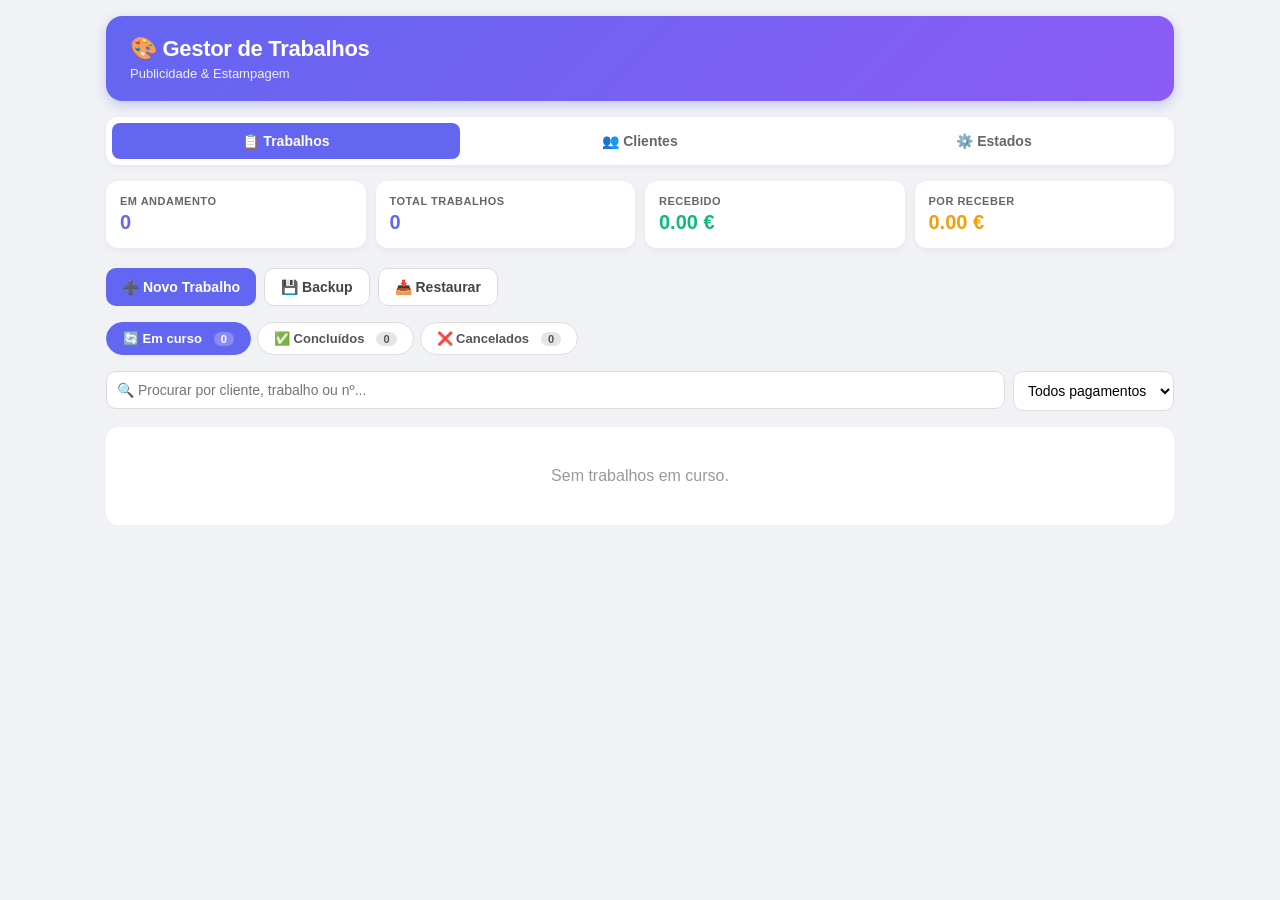
==== gestor.html @ 8511649d "Add files via upload" ====
<!DOCTYPE html>
<html lang="pt">
<head>
<meta charset="UTF-8">
<meta name="viewport" content="width=device-width, initial-scale=1.0">
<title>Gestor - Publicidade & Estampagem</title>
<style>
  * { box-sizing: border-box; margin: 0; padding: 0; }
  body {
    font-family: -apple-system, BlinkMacSystemFont, 'Segoe UI', Roboto, sans-serif;
    background: #f0f2f5; color: #1a1a1a; padding: 16px;
    max-width: 1100px; margin: 0 auto;
    -webkit-font-smoothing: antialiased;
  }

  /* ===== HEADER ===== */
  header {
    background: linear-gradient(135deg, #6366f1, #8b5cf6);
    color: white; padding: 20px 24px; border-radius: 16px;
    margin-bottom: 16px; box-shadow: 0 4px 12px rgba(99,102,241,0.3);
  }
  header h1 { font-size: 22px; font-weight: 800; letter-spacing: -0.3px; }
  header p { font-size: 13px; opacity: 0.9; margin-top: 4px; }

  /* ===== TABS PRINCIPAIS ===== */
  .tabs {
    display: flex; gap: 6px; margin-bottom: 16px;
    background: white; padding: 6px; border-radius: 12px;
    box-shadow: 0 2px 6px rgba(0,0,0,0.05);
  }
  .tab {
    flex: 1; padding: 10px; border: none; background: transparent; cursor: pointer;
    font-size: 14px; font-weight: 600; border-radius: 8px; font-family: inherit;
    color: #666; transition: 0.2s;
  }
  .tab.active { background: #6366f1; color: white; }
  .tab:hover:not(.active) { background: #f5f5f5; }

  /* ===== SUB-TABS ===== */
  .sub-tabs { display: flex; gap: 6px; margin-bottom: 16px; flex-wrap: wrap; }
  .sub-tab {
    padding: 8px 16px; border: 1px solid #ddd; background: white; cursor: pointer;
    font-size: 13px; font-weight: 600; border-radius: 20px; font-family: inherit;
    color: #555; transition: 0.2s;
  }
  .sub-tab.active { background: #6366f1; color: white; border-color: #6366f1; }
  .sub-tab .count {
    display: inline-block; margin-left: 6px; background: rgba(0,0,0,0.1);
    padding: 1px 7px; border-radius: 10px; font-size: 11px;
  }
  .sub-tab.active .count { background: rgba(255,255,255,0.25); }

  .page { display: none; }
  .page.active { display: block; }

  /* ===== STATS ===== */
  .stats {
    display: grid; grid-template-columns: repeat(auto-fit, minmax(140px,1fr));
    gap: 10px; margin-bottom: 20px;
  }
  .stat {
    background: white; padding: 14px; border-radius: 12px;
    box-shadow: 0 2px 6px rgba(0,0,0,0.05);
  }
  .stat-label { font-size: 11px; color: #666; text-transform: uppercase; letter-spacing: 0.5px; font-weight: 600; }
  .stat-value { font-size: 20px; font-weight: 800; margin-top: 4px; color: #6366f1; }
  .stat.pago .stat-value { color: #10b981; }
  .stat.pendente .stat-value { color: #f59e0b; }

  /* ===== TOOLBAR ===== */
  .toolbar { display: flex; gap: 8px; margin-bottom: 16px; flex-wrap: wrap; }

  /* ===== BOTÕES ===== */
  button, .btn {
    padding: 10px 16px; border: none; border-radius: 10px; cursor: pointer;
    font-size: 14px; font-weight: 600; transition: 0.2s; font-family: inherit;
    display: inline-flex; align-items: center; gap: 6px; justify-content: center;
  }
  .btn-primary { background: #6366f1; color: white; }
  .btn-primary:hover { background: #4f46e5; }
  .btn-secondary { background: white; color: #444; border: 1px solid #ddd; }
  .btn-secondary:hover { background: #f5f5f5; }
  .btn-danger { background: #ef4444; color: white; }
  .btn-danger:hover { background: #dc2626; }
  .btn-sm { padding: 6px 10px; font-size: 12px; border-radius: 8px; }
  .btn-ico { padding: 6px 8px; font-size: 14px; min-width: 30px; }

  /* ===== FILTROS ===== */
  .filters { display: flex; gap: 8px; margin-bottom: 16px; flex-wrap: wrap; }
  .filters input, .filters select {
    padding: 10px; border: 1px solid #ddd; border-radius: 10px;
    font-size: 14px; font-family: inherit; background: white;
  }
  .search-wrap { position: relative; flex: 1; min-width: 200px; }
  .search-wrap input { width: 100%; padding-right: 36px; }
  .search-clear {
    position: absolute; right: 6px; top: 50%; transform: translateY(-50%);
    width: 26px; height: 26px; border-radius: 50%; border: none;
    background: #e5e7eb; color: #555; cursor: pointer; font-size: 13px;
    font-weight: 700; line-height: 1; padding: 0; display: none;
    align-items: center; justify-content: center;
  }
  .search-clear.visible { display: flex; }
  .search-clear:hover { background: #d1d5db; color: #111; }

  /* ===== LISTA DE TRABALHOS (compacta) ===== */
  .lista-compacta { display: grid; gap: 8px; }
  .linha-trabalho {
    background: white; padding: 12px 14px; border-radius: 12px;
    box-shadow: 0 2px 6px rgba(0,0,0,0.05);
    border-left: 4px solid #6366f1;
    cursor: pointer; transition: 0.15s;
    display: flex; align-items: center; gap: 12px;
  }
  .linha-trabalho:hover { transform: translateX(3px); box-shadow: 0 4px 12px rgba(0,0,0,0.1); }
  .linha-numero {
    font-size: 12px; font-weight: 800; color: #6366f1;
    background: #eef2ff; padding: 4px 8px; border-radius: 6px;
    white-space: nowrap; font-family: ui-monospace, monospace;
    flex-shrink: 0;
  }
  .linha-corpo { flex: 1; min-width: 0; }
  .linha-cliente { font-size: 13px; font-weight: 700; color: #1a1a1a; }
  .linha-trabalho-txt {
    font-size: 12px; color: #666; margin-top: 2px;
    overflow: hidden; text-overflow: ellipsis; white-space: nowrap;
  }
  .linha-direita { display: flex; align-items: center; gap: 8px; flex-shrink: 0; }
  .linha-valor { font-size: 13px; font-weight: 700; color: #333; white-space: nowrap; }
  .badge-mini {
    font-size: 10px; padding: 3px 8px; border-radius: 20px;
    font-weight: 700; text-transform: uppercase; letter-spacing: 0.3px;
    white-space: nowrap; color: white;
  }
  .bolinha-pago { display: inline-block; width: 10px; height: 10px; border-radius: 50%; background: #10b981; }
  .bolinha-naopago { display: inline-block; width: 10px; height: 10px; border-radius: 50%; background: #f59e0b; }
  .clip-ico { font-size: 13px; color: #888; }

  @media (max-width: 550px) {
    .linha-direita .linha-valor,
    .linha-direita .badge-mini { display: none; }
  }

  /* ===== REFERÊNCIA DO CLIENTE (Nome [Referência]) ===== */
  .ref {
    display: inline-block; font-size: 0.85em; font-weight: 700;
    color: #6366f1; background: #eef2ff;
    padding: 1px 7px; border-radius: 6px;
    margin-left: 6px; border: 1px solid #c7d2fe;
    vertical-align: middle;
  }
  .ref::before { content: '['; }
  .ref::after { content: ']'; }
  .linha-cliente .ref { font-size: 11px; padding: 1px 6px; }
  .card-title .ref { font-size: 13px; }

  /* ===== DETALHE DO TRABALHO ===== */
  .detalhe { display: grid; gap: 14px; }

  .detalhe-bloco {
    background: white; border-radius: 14px; padding: 20px;
    box-shadow: 0 2px 6px rgba(0,0,0,0.05);
  }

  .detalhe-cabecalho {
    display: flex; justify-content: space-between; gap: 12px;
    flex-wrap: wrap; align-items: flex-start; margin-bottom: 8px;
  }
  .detalhe-num {
    font-size: 12px; font-weight: 800; color: #6366f1;
    font-family: ui-monospace, monospace; background: #eef2ff;
    padding: 4px 10px; border-radius: 8px; display: inline-block;
  }
  .detalhe-titulo { font-size: 22px; font-weight: 800; margin-top: 10px; letter-spacing: -0.3px; }
  .detalhe-cliente { font-size: 14px; color: #666; margin-top: 6px; }
  .detalhe-badges { display: flex; gap: 6px; flex-wrap: wrap; }

  .detalhe-info {
    display: grid; grid-template-columns: repeat(auto-fit, minmax(150px, 1fr));
    gap: 12px; margin-top: 18px; padding: 16px;
    background: #f9fafb; border-radius: 12px;
  }
  .info-item label {
    font-size: 11px; color: #666; text-transform: uppercase;
    letter-spacing: 0.5px; display: block; margin-bottom: 4px; font-weight: 600;
  }
  .info-item div { font-size: 15px; font-weight: 700; }

  /* ===== SECÇÕES DO DETALHE ===== */
  .seccao-titulo {
    font-size: 13px; color: #555; text-transform: uppercase;
    letter-spacing: 0.5px; margin-bottom: 12px;
    font-weight: 700; display: flex; align-items: center; gap: 8px;
  }
  .seccao-titulo .badge-numero {
    background: #eef2ff; color: #6366f1;
    padding: 1px 8px; border-radius: 10px;
    font-size: 11px; font-weight: 700;
  }

  .detalhe-notas {
    background: #f9fafb; padding: 14px; border-radius: 10px;
    font-size: 14px; color: #333; line-height: 1.6;
    white-space: pre-wrap; word-break: break-word;
  }

  .cliente-info {
    display: flex; flex-wrap: wrap; gap: 10px;
  }
  .cliente-info-item {
    background: #f9fafb; padding: 8px 12px; border-radius: 8px;
    font-size: 13px; color: #333;
  }
  .cliente-info-item strong { color: #1a1a1a; }

  /* ===== ANEXOS (dentro de um cartão, com grelha) ===== */
  .anexos-grelha {
    display: grid;
    grid-template-columns: repeat(auto-fill, minmax(240px, 1fr));
    gap: 10px;
    margin-bottom: 14px;
  }
  .anexo-card {
    background: #f9fafb;
    border: 1px solid #e5e7eb;
    border-radius: 12px;
    padding: 10px;
    display: flex; gap: 10px; align-items: center;
    transition: 0.15s;
    min-width: 0;
  }
  .anexo-card:hover { background: white; border-color: #c7d2fe; }

  .anexo-preview-wrap {
    width: 56px; height: 56px; flex-shrink: 0;
    border-radius: 8px; overflow: hidden;
    background: white; border: 1px solid #e5e7eb;
    display: flex; align-items: center; justify-content: center;
    cursor: pointer;
  }
  .anexo-preview {
    width: 100%; height: 100%; object-fit: cover; display: block;
  }
  .anexo-ico {
    font-size: 24px; line-height: 1;
  }

  .anexo-info { flex: 1; min-width: 0; }
  .anexo-nome {
    font-size: 13px; font-weight: 600; color: #333;
    overflow: hidden; text-overflow: ellipsis; white-space: nowrap;
    margin-bottom: 3px;
  }
  .anexo-meta {
    font-size: 11px; color: #888;
    overflow: hidden; text-overflow: ellipsis; white-space: nowrap;
  }
  .anexo-meta .poupanca { color: #10b981; font-weight: 700; }

  .anexo-acoes { display: flex; gap: 4px; flex-shrink: 0; }
  .anexo-acoes button {
    padding: 6px 8px; font-size: 13px;
    border-radius: 8px; min-width: 30px;
    display: flex; align-items: center; justify-content: center;
  }

  .anexos-vazio {
    font-size: 13px; color: #999; padding: 20px; text-align: center;
    background: #f9fafb; border-radius: 10px; border: 1px dashed #d1d5db;
  }

  .anexos-progresso {
    font-size: 13px; color: #6366f1; background: #eef2ff;
    padding: 10px 14px; border-radius: 8px; margin-top: 10px;
    display: none; font-weight: 600;
  }
  .anexos-progresso.visible { display: block; }

  /* ===== EMPTY ===== */
  .empty {
    text-align: center; padding: 40px; color: #999;
    background: white; border-radius: 12px;
  }

  /* ===== MODAL ===== */
  .modal-bg {
    display: none; position: fixed; inset: 0; background: rgba(0,0,0,0.5);
    z-index: 100; align-items: center; justify-content: center; padding: 16px;
  }
  .modal-bg.active { display: flex; }
  .modal {
    background: white; border-radius: 16px; padding: 24px;
    width: 100%; max-width: 500px; max-height: 90vh; overflow-y: auto;
  }
  .modal h2 { margin-bottom: 16px; font-size: 18px; font-weight: 800; }
  .form-group { margin-bottom: 12px; }
  .form-group label {
    display: block; font-size: 12px; font-weight: 600; color: #555;
    margin-bottom: 4px; text-transform: uppercase; letter-spacing: 0.3px;
  }
  .form-group input, .form-group select, .form-group textarea {
    width: 100%; padding: 10px; border: 1px solid #ddd; border-radius: 8px;
    font-size: 14px; font-family: inherit;
  }
  .form-group textarea { resize: vertical; min-height: 60px; }
  .form-group small { display: block; font-size: 11px; color: #999; margin-top: 4px; }
  .form-row { display: grid; grid-template-columns: 1fr 1fr; gap: 10px; }
  .modal-actions { display: flex; gap: 8px; margin-top: 20px; }
  .modal-actions button { flex: 1; }

  /* ===== ESTADOS ===== */
  .estado-item {
    display: flex; align-items: center; gap: 10px; padding: 12px;
    background: white; border-radius: 12px; margin-bottom: 8px;
    box-shadow: 0 2px 6px rgba(0,0,0,0.05);
  }
  .estado-item input[type="color"] {
    width: 40px; height: 40px; border: none; border-radius: 8px; cursor: pointer; padding: 0;
    flex-shrink: 0;
  }
  .estado-item input[type="text"] {
    flex: 1; padding: 8px 12px; border: 1px solid #ddd; border-radius: 8px;
    font-size: 14px; font-family: inherit; min-width: 0;
  }
  .estado-preview {
    padding: 6px 12px; border-radius: 20px; color: white; font-size: 11px;
    font-weight: 700; text-transform: uppercase; letter-spacing: 0.5px;
    white-space: nowrap; flex-shrink: 0;
  }
  .ordem-btns { display: flex; flex-direction: column; gap: 2px; flex-shrink: 0; }
  .ordem-btns button {
    padding: 2px 8px; font-size: 12px; line-height: 1; background: #f5f5f5;
    color: #555; border: 1px solid #ddd; border-radius: 6px; cursor: pointer;
  }
  .ordem-btns button:hover:not(:disabled) { background: #6366f1; color: white; border-color: #6366f1; }
  .ordem-btns button:disabled { opacity: 0.3; cursor: not-allowed; }

  @media (max-width: 600px) {
    .estado-item { flex-wrap: wrap; }
    .estado-preview { display: none; }
  }

  /* ===== CLIENTES ===== */
  .cliente-card {
    background: white; padding: 18px; border-radius: 14px;
    box-shadow: 0 2px 6px rgba(0,0,0,0.05);
    border-left: 4px solid #6366f1;
  }
  .cliente-card .card-header {
    display: flex; justify-content: space-between; align-items: flex-start;
    gap: 10px; margin-bottom: 10px;
  }
  .cliente-card .card-title { font-size: 16px; font-weight: 700; }
  .cliente-card .card-sub { font-size: 13px; color: #666; margin-top: 2px; }
  .cliente-card .card-actions {
    display: flex; gap: 6px; margin-top: 14px; flex-wrap: wrap;
    padding-top: 12px; border-top: 1px solid #f0f0f0;
  }
  .cliente-card .card-notas {
    font-size: 13px; color: #555; background: #f9fafb;
    padding: 10px 12px; border-radius: 8px; margin-top: 8px;
    border-left: 3px solid #e5e7eb;
  }

  /* ===== TOGGLE PAGO ===== */
  .toggle-pago {
    display: flex; align-items: center; gap: 8px; padding: 10px;
    background: #f9fafb; border-radius: 8px; cursor: pointer;
    border: 1px solid #e5e7eb;
  }
  .toggle-pago input { width: auto; cursor: pointer; }
  .toggle-pago label {
    cursor: pointer; font-size: 14px; text-transform: none;
    font-weight: 600; color: #333; margin: 0;
  }

  /* ===== MOBILE ===== */
  @media (max-width: 500px) {
    .form-row { grid-template-columns: 1fr; }
    .tab { font-size: 12px; padding: 8px 4px; }
    .detalhe-titulo { font-size: 18px; }
    .anexos-grelha { grid-template-columns: 1fr; }
    body { padding: 12px; }
    .detalhe-bloco { padding: 16px; }
    .toolbar { gap: 6px; }
    .toolbar button { flex: 1; min-width: 0; font-size: 13px; padding: 9px 12px; }
  }
</style>
</head>
<body>

<header>
  <h1>🎨 Gestor de Trabalhos</h1>
  <p>Publicidade & Estampagem</p>
</header>

<div class="tabs">
  <button class="tab active" onclick="mudarAba('trabalhos', this)">📋 Trabalhos</button>
  <button class="tab" onclick="mudarAba('clientes', this)">👥 Clientes</button>
  <button class="tab" onclick="mudarAba('estados', this)">⚙️ Estados</button>
</div>

<!-- ===== PÁGINA TRABALHOS ===== -->
<div class="page active" id="page-trabalhos">

  <div id="vistaLista">
    <div class="stats" id="stats"></div>

    <div class="toolbar">
      <button class="btn-primary" onclick="abrirFormTrabalho()">➕ Novo Trabalho</button>
      <button class="btn-secondary" onclick="exportarBackup()">💾 Backup</button>
      <button class="btn-secondary" onclick="document.getElementById('importFile').click()">📥 Restaurar</button>
      <input type="file" id="importFile" accept=".json" style="display:none" onchange="importarBackup(event)">
    </div>

    <div class="sub-tabs" id="subTabs"></div>

    <div class="filters">
      <div class="search-wrap">
        <input type="text" id="search" placeholder="🔍 Procurar por cliente, trabalho ou nº..." oninput="onSearchInput()">
        <button class="search-clear" id="searchClear" onclick="limparPesquisa()" title="Limpar pesquisa">✖</button>
      </div>
      <select id="filtroPagamento" onchange="renderTrabalhos()">
        <option value="">Todos pagamentos</option>
        <option value="pago">✅ Só pagos</option>
        <option value="naopago">⏳ Só não pagos</option>
      </select>
    </div>

    <div class="lista-compacta" id="listaTrabalhos"></div>
  </div>

  <div id="vistaDetalhe" style="display:none">
    <button class="btn-secondary btn-sm" onclick="voltarLista()" style="margin-bottom:14px">← Voltar à lista</button>
    <div id="detalheConteudo"></div>
  </div>

</div>

<!-- ===== PÁGINA CLIENTES ===== -->
<div class="page" id="page-clientes">
  <div class="toolbar">
    <button class="btn-primary" onclick="abrirFormCliente()">➕ Novo Cliente</button>
  </div>
  <div class="filters">
    <div class="search-wrap">
      <input type="text" id="searchClientes" placeholder="🔍 Procurar cliente (nome ou referência)..." oninput="onSearchClientesInput()">
      <button class="search-clear" id="searchClientesClear" onclick="limparPesquisaClientes()" title="Limpar pesquisa">✖</button>
    </div>
  </div>
  <div id="listaClientes" style="display:grid; gap:12px;"></div>
</div>

<!-- ===== PÁGINA ESTADOS ===== -->
<div class="page" id="page-estados">
  <div class="toolbar">
    <button class="btn-primary" onclick="adicionarEstado()">➕ Novo Estado</button>
  </div>
  <p style="font-size:13px;color:#666;margin-bottom:12px;">
    Personaliza a ordem e os estados. Usa ⬆⬇ para reordenar. O pagamento é independente do estado.
    <br><strong>Atenção:</strong> para que um trabalho apareça na aba <em>✅ Concluídos</em>, o nome do estado deve conter a palavra <strong>"conclu"</strong>.
  </p>
  <div id="listaEstados"></div>
</div>

<!-- ===== MODAL TRABALHO ===== -->
<div class="modal-bg" id="modalTrabalho">
  <div class="modal">
    <h2 id="modalTitulo">Novo Trabalho</h2>
    <input type="hidden" id="editId">
    <div id="infoNumero" style="display:none; margin-bottom:12px;">
      <label style="font-size:12px;font-weight:600;color:#555;text-transform:uppercase;">Nº Trabalho</label>
      <div id="numeroMostrar" style="font-family:ui-monospace,monospace;font-weight:800;color:#6366f1;font-size:16px;"></div>
    </div>
    <div class="form-group">
      <label>Cliente *</label>
      <select id="fCliente"></select>
    </div>
    <div class="form-group">
      <label>Trabalho *</label>
      <input type="text" id="fTrabalho" placeholder="Ex: 50 t-shirts estampadas">
    </div>
    <div class="form-row">
      <div class="form-group">
        <label>Valor (€)</label>
        <input type="number" id="fValor" step="0.01" placeholder="0.00">
      </div>
      <div class="form-group">
        <label>Estado</label>
        <select id="fEstado"></select>
      </div>
    </div>
    <div class="form-row">
      <div class="form-group">
        <label>Data início</label>
        <input type="date" id="fDataInicio">
      </div>
      <div class="form-group">
        <label>Data entrega</label>
        <input type="date" id="fDataEntrega">
      </div>
    </div>
    <div class="form-group">
      <div class="toggle-pago">
        <input type="checkbox" id="fPago">
        <label for="fPago">💰 Já está pago</label>
      </div>
    </div>
    <div class="form-group">
      <label>Notas</label>
      <textarea id="fNotas" placeholder="Detalhes, cores, tamanhos, etc."></textarea>
    </div>
    <p style="font-size:12px;color:#888;margin-top:8px;background:#f9fafb;padding:10px;border-radius:8px;">
      📎 Os anexos são adicionados no <strong>detalhe do trabalho</strong>, depois de guardar.
      As imagens são automaticamente redimensionadas e comprimidas.
    </p>
    <div class="modal-actions">
      <button class="btn-secondary" onclick="fecharModal('modalTrabalho')">Cancelar</button>
      <button class="btn-primary" onclick="guardarTrabalho()">Guardar</button>
    </div>
  </div>
</div>

<!-- ===== MODAL CLIENTE ===== -->
<div class="modal-bg" id="modalCliente">
  <div class="modal">
    <h2 id="modalClienteTitulo">Novo Cliente</h2>
    <input type="hidden" id="editClienteId">
    <div class="form-group">
      <label>Nome *</label>
      <input type="text" id="cNome" placeholder="Nome ou empresa">
    </div>
    <div class="form-group">
      <label>Referência</label>
      <input type="text" id="cReferencia" placeholder="Ex: Café Central, VIP, CLI001">
      <small>Aparece depois do nome, entre parênteses retos. Podes usar o local, tipo de cliente, código interno...</small>
    </div>
    <div class="form-row">
      <div class="form-group">
        <label>Telefone</label>
        <input type="tel" id="cTelefone" placeholder="912 345 678">
      </div>
      <div class="form-group">
        <label>Email</label>
        <input type="email" id="cEmail" placeholder="cliente@email.com">
      </div>
    </div>
    <div class="form-row">
      <div class="form-group">
        <label>NIF</label>
        <input type="text" id="cNif" placeholder="123456789">
      </div>
      <div class="form-group">
        <label>Localidade</label>
        <input type="text" id="cLocalidade" placeholder="Lisboa">
      </div>
    </div>
    <div class="form-group">
      <label>Morada</label>
      <input type="text" id="cMorada" placeholder="Rua, número, código postal">
    </div>
    <div class="form-group">
      <label>Notas</label>
      <textarea id="cNotas" placeholder="Observações sobre o cliente"></textarea>
    </div>
    <div class="modal-actions">
      <button class="btn-secondary" onclick="fecharModal('modalCliente')">Cancelar</button>
      <button class="btn-primary" onclick="guardarCliente()">Guardar</button>
    </div>
  </div>
</div>

<!-- Input escondido para anexos -->
<input type="file" id="inputAnexos" multiple accept="image/*,.pdf,.doc,.docx,.xls,.xlsx,.zip,.rar,.txt" style="display:none" onchange="processarAnexos(event)">

<script>
/* ============ DADOS ============ */
const KEY_TRABALHOS = 'gestor_trabalhos_v9';
const KEY_CLIENTES = 'gestor_clientes_v9';
const KEY_ESTADOS = 'gestor_estados_v9';
const KEY_CONTADOR = 'gestor_contador_v9';

let trabalhos = JSON.parse(localStorage.getItem(KEY_TRABALHOS) || '[]');
let clientes  = JSON.parse(localStorage.getItem(KEY_CLIENTES) || '[]');
let estados   = JSON.parse(localStorage.getItem(KEY_ESTADOS) || 'null') || [
  { id: 'aguarda',   nome: 'Aguarda aprovação', cor: '#f59e0b' },
  { id: 'producao',  nome: 'Em produção',       cor: '#3b82f6' },
  { id: 'concluido', nome: 'Concluído',         cor: '#8b5cf6' },
  { id: 'cancelado', nome: 'Cancelado',         cor: '#ef4444' },
];
let contador = parseInt(localStorage.getItem(KEY_CONTADOR) || '0');

let subAbaAtual = 'emcurso';
let idDetalheAberto = null;

function guardarTudo() {
  localStorage.setItem(KEY_TRABALHOS, JSON.stringify(trabalhos));
  localStorage.setItem(KEY_CLIENTES, JSON.stringify(clientes));
  localStorage.setItem(KEY_ESTADOS, JSON.stringify(estados));
  localStorage.setItem(KEY_CONTADOR, String(contador));
}

function proximoNumero() { contador++; return contador; }
function formatarNumero(n) { return '#' + String(n).padStart(3, '0'); }

/* ============ CLASSIFICAÇÃO ============ */
function estadoEhConcluido(id) {
  const e = estados.find(x => x.id === id);
  return e && e.nome.toLowerCase().includes('conclu');
}
function estadoEhCancelado(id) {
  const e = estados.find(x => x.id === id);
  return e && e.nome.toLowerCase().includes('cancel');
}

/* ============ NAVEGAÇÃO ============ */
function mudarAba(aba, btn) {
  document.querySelectorAll('.tab').forEach(t => t.classList.remove('active'));
  document.querySelectorAll('.page').forEach(p => p.classList.remove('active'));
  btn.classList.add('active');
  document.getElementById('page-' + aba).classList.add('active');
  if (aba === 'trabalhos') voltarLista();
}
function mudarSubAba(sub) { subAbaAtual = sub; renderTrabalhos(); }

function verDetalhe(id) {
  idDetalheAberto = id;
  document.getElementById('vistaLista').style.display = 'none';
  document.getElementById('vistaDetalhe').style.display = 'block';
  renderDetalhe();
  window.scrollTo(0, 0);
}
function voltarLista() {
  idDetalheAberto = null;
  document.getElementById('vistaDetalhe').style.display = 'none';
  document.getElementById('vistaLista').style.display = 'block';
  renderTrabalhos();
}
function fecharModal(id) { document.getElementById(id).classList.remove('active'); }

/* ============ PESQUISA ============ */
function onSearchInput() {
  document.getElementById('searchClear').classList.toggle('visible', document.getElementById('search').value.length > 0);
  renderTrabalhos();
}
function limparPesquisa() {
  document.getElementById('search').value = '';
  document.getElementById('searchClear').classList.remove('visible');
  renderTrabalhos();
}
function onSearchClientesInput() {
  document.getElementById('searchClientesClear').classList.toggle('visible', document.getElementById('searchClientes').value.length > 0);
  renderClientes();
}
function limparPesquisaClientes() {
  document.getElementById('searchClientes').value = '';
  document.getElementById('searchClientesClear').classList.remove('visible');
  renderClientes();
}

/* ============ HELPERS ============ */
function escapar(s) {
  return String(s ?? '').replace(/[&<>"']/g, c => ({'&':'&amp;','<':'&lt;','>':'&gt;','"':'&quot;',"'":'&#39;'}[c]));
}
function formatarData(d) {
  if (!d) return '—';
  const [y,m,day] = d.split('-');
  return `${day}/${m}/${y}`;
}
function formatarTamanho(bytes) {
  if (bytes < 1024) return bytes + ' B';
  if (bytes < 1024 * 1024) return (bytes / 1024).toFixed(1) + ' KB';
  return (bytes / 1024 / 1024).toFixed(2) + ' MB';
}
function iconeAnexo(tipo, nome) {
  if (tipo && tipo.startsWith('image/')) return '🖼️';
  if (tipo === 'application/pdf') return '📕';
  if (tipo && tipo.includes('word')) return '📘';
  if (tipo && (tipo.includes('excel') || tipo.includes('spreadsheet'))) return '📗';
  if (tipo && (tipo.includes('zip') || tipo.includes('rar'))) return '🗜️';
  if (nome && /\.(jpg|jpeg|png|gif|webp|bmp)$/i.test(nome)) return '🖼️';
  if (nome && /\.pdf$/i.test(nome)) return '📕';
  return '📄';
}

function getEstado(id) { return estados.find(e => e.id === id) || { nome: '—', cor: '#999' }; }
function getCliente(id) { return clientes.find(c => c.id === id); }

function nomeClienteHtml(cli) {
  if (!cli) return '<em style="color:#999">Cliente removido</em>';
  const nome = escapar(cli.nome);
  if (cli.referencia && cli.referencia.trim()) {
    return `${nome} <span class="ref">${escapar(cli.referencia)}</span>`;
  }
  return nome;
}
function nomeClienteTexto(cli) {
  if (!cli) return 'Cliente removido';
  return cli.referencia ? `${cli.nome} [${cli.referencia}]` : cli.nome;
}

/* ============ REDIMENSIONAMENTO DE IMAGENS ============ */
const MAX_DIMENSAO = 1600;
const MINIATURA = 300;
const QUALIDADE_JPEG = 0.82;
const TAMANHO_MINIMO = 300 * 1024;

function ehImagem(file) { return file.type && file.type.startsWith('image/'); }

function carregarImagem(file) {
  return new Promise((resolve, reject) => {
    const url = URL.createObjectURL(file);
    const img = new Image();
    img.onload = () => { URL.revokeObjectURL(url); resolve(img); };
    img.onerror = (err) => { URL.revokeObjectURL(url); reject(err); };
    img.src = url;
  });
}

function redimensionar(img, maxLado, qualidade, forcarFormato) {
  return new Promise(resolve => {
    let { width, height } = img;
    const ratio = Math.min(1, maxLado / Math.max(width, height));
    const w = Math.round(width * ratio);
    const h = Math.round(height * ratio);
    const canvas = document.createElement('canvas');
    canvas.width = w; canvas.height = h;
    const ctx = canvas.getContext('2d');
    ctx.drawImage(img, 0, 0, w, h);
    const formato = forcarFormato || 'image/jpeg';
    const dataUrl = canvas.toDataURL(formato, qualidade);
    const tamanho = Math.round((dataUrl.length - 'data:image/jpeg;base64,'.length) * 0.75);
    resolve({ dataUrl, largura: w, altura: h, tamanho, formato });
  });
}

async function temTransparencia(img) {
  const canvas = document.createElement('canvas');
  const w = Math.min(img.width, 200);
  const h = Math.min(img.height, 200);
  canvas.width = w; canvas.height = h;
  const ctx = canvas.getContext('2d');
  ctx.drawImage(img, 0, 0, w, h);
  const data = ctx.getImageData(0, 0, w, h).data;
  for (let i = 3; i < data.length; i += 4) {
    if (data[i] < 255) return true;
  }
  return false;
}

async function processarFicheiro(file) {
  if (!ehImagem(file)) {
    const dataUrl = await lerComoDataURL(file);
    return {
      id: Date.now() + '_' + Math.random().toString(36).slice(2, 8),
      nome: file.name, tipo: file.type,
      tamanho: file.size, tamanhoOriginal: file.size,
      dados: dataUrl, data: new Date().toISOString(),
      redimensionado: false,
    };
  }
  const img = await carregarImagem(file);
  if (file.size < TAMANHO_MINIMO && Math.max(img.width, img.height) <= MAX_DIMENSAO) {
    const mini = await redimensionar(img, MINIATURA, 0.75, 'image/jpeg');
    return {
      id: Date.now() + '_' + Math.random().toString(36).slice(2, 8),
      nome: file.name, tipo: file.type,
      tamanho: file.size, tamanhoOriginal: file.size,
      dados: await lerComoDataURL(file),
      miniatura: mini.dataUrl,
      data: new Date().toISOString(),
      redimensionado: false,
    };
  }
  const temAlpha = (file.type === 'image/png' || file.type === 'image/gif' || file.type === 'image/webp')
    ? await temTransparencia(img) : false;
  const formato = temAlpha ? 'image/png' : 'image/jpeg';
  const qualidade = temAlpha ? 0.9 : QUALIDADE_JPEG;
  const principal = await redimensionar(img, MAX_DIMENSAO, qualidade, formato);
  const mini = await redimensionar(img, MINIATURA, 0.75, 'image/jpeg');
  return {
    id: Date.now() + '_' + Math.random().toString(36).slice(2, 8),
    nome: file.name, tipo: formato,
    tamanho: principal.tamanho, tamanhoOriginal: file.size,
    largura: principal.largura, altura: principal.altura,
    dados: principal.dataUrl, miniatura: mini.dataUrl,
    data: new Date().toISOString(),
    redimensionado: true,
  };
}

function lerComoDataURL(file) {
  return new Promise((resolve, reject) => {
    const reader = new FileReader();
    reader.onload = e => resolve(e.target.result);
    reader.onerror = reject;
    reader.readAsDataURL(file);
  });
}

/* ============ TRABALHOS ============ */
function abrirFormTrabalho(id) {
  if (clientes.length === 0) {
    if (confirm('Ainda não tens clientes. Queres criar um agora?')) {
      mudarAba('clientes', document.querySelectorAll('.tab')[1]);
      abrirFormCliente();
    }
    return;
  }
  const modal = document.getElementById('modalTrabalho');
  modal.classList.add('active');
  document.getElementById('modalTitulo').textContent = id ? 'Editar Trabalho' : 'Novo Trabalho';
  document.getElementById('editId').value = id || '';

  const selCliente = document.getElementById('fCliente');
  selCliente.innerHTML = '<option value="">-- Escolher cliente --</option>' +
    clientes.map(c => `<option value="${c.id}">${escapar(nomeClienteTexto(c))}</option>`).join('');

  const selEstado = document.getElementById('fEstado');
  selEstado.innerHTML = estados.map(e => `<option value="${e.id}">${escapar(e.nome)}</option>`).join('');

  const infoNum = document.getElementById('infoNumero');

  if (id) {
    const t = trabalhos.find(x => x.id === id);
    selCliente.value = t.clienteId || '';
    document.getElementById('fTrabalho').value = t.trabalho;
    document.getElementById('fValor').value = t.valor || '';
    selEstado.value = t.estado;
    document.getElementById('fDataInicio').value = t.dataInicio || '';
    document.getElementById('fDataEntrega').value = t.dataEntrega || '';
    document.getElementById('fNotas').value = t.notas || '';
    document.getElementById('fPago').checked = !!t.pago;
    infoNum.style.display = 'block';
    document.getElementById('numeroMostrar').textContent = formatarNumero(t.numero);
  } else {
    ['fTrabalho','fValor','fDataInicio','fDataEntrega','fNotas'].forEach(x => document.getElementById(x).value = '');
    document.getElementById('fPago').checked = false;
    if (estados[0]) selEstado.value = estados[0].id;
    infoNum.style.display = 'block';
    document.getElementById('numeroMostrar').textContent = formatarNumero(contador + 1) + ' (ao guardar)';
  }
}

function guardarTrabalho() {
  const clienteId = document.getElementById('fCliente').value;
  const trabalho = document.getElementById('fTrabalho').value.trim();
  if (!clienteId || !trabalho) { alert('Escolhe cliente e escreve o trabalho'); return; }

  const id = document.getElementById('editId').value;
  const dados = {
    clienteId, trabalho,
    valor: parseFloat(document.getElementById('fValor').value) || 0,
    estado: document.getElementById('fEstado').value,
    pago: document.getElementById('fPago').checked,
    dataInicio: document.getElementById('fDataInicio').value,
    dataEntrega: document.getElementById('fDataEntrega').value,
    notas: document.getElementById('fNotas').value.trim(),
  };

  if (id) {
    const idx = trabalhos.findIndex(x => x.id === id);
    trabalhos[idx] = { ...trabalhos[idx], ...dados };
  } else {
    const numero = proximoNumero();
    trabalhos.unshift({
      id: Date.now().toString(), numero, ...dados,
      anexos: [], criado: new Date().toISOString(),
    });
  }
  guardarTudo();
  fecharModal('modalTrabalho');
  if (idDetalheAberto) renderDetalhe(); else renderTrabalhos();
}

function apagarTrabalho(id) {
  if (!confirm('Apagar este trabalho? O número não será reutilizado.')) return;
  trabalhos = trabalhos.filter(x => x.id !== id);
  guardarTudo();
  voltarLista();
}

function mudarEstado(id, novo) {
  const t = trabalhos.find(x => x.id === id);
  t.estado = novo;
  guardarTudo();
  if (idDetalheAberto) renderDetalhe(); else renderTrabalhos();
}

function alternarPago(id) {
  const t = trabalhos.find(x => x.id === id);
  t.pago = !t.pago;
  guardarTudo();
  if (idDetalheAberto) renderDetalhe(); else renderTrabalhos();
}

function renderSubTabs() {
  const emCurso = trabalhos.filter(t => !estadoEhConcluido(t.estado) && !estadoEhCancelado(t.estado)).length;
  const concluidos = trabalhos.filter(t => estadoEhConcluido(t.estado)).length;
  const cancelados = trabalhos.filter(t => estadoEhCancelado(t.estado)).length;

  document.getElementById('subTabs').innerHTML = `
    <button class="sub-tab ${subAbaAtual === 'emcurso' ? 'active' : ''}" onclick="mudarSubAba('emcurso')">
      🔄 Em curso <span class="count">${emCurso}</span>
    </button>
    <button class="sub-tab ${subAbaAtual === 'concluidos' ? 'active' : ''}" onclick="mudarSubAba('concluidos')">
      ✅ Concluídos <span class="count">${concluidos}</span>
    </button>
    <button class="sub-tab ${subAbaAtual === 'cancelados' ? 'active' : ''}" onclick="mudarSubAba('cancelados')">
      ❌ Cancelados <span class="count">${cancelados}</span>
    </button>
  `;
}

function renderTrabalhos() {
  renderSubTabs();

  const busca = document.getElementById('search').value.toLowerCase();
  const filtroPag = document.getElementById('filtroPagamento').value;

  let lista = trabalhos.filter(t => {
    const concluido = estadoEhConcluido(t.estado);
    const cancelado = estadoEhCancelado(t.estado);
    if (subAbaAtual === 'emcurso' && (concluido || cancelado)) return false;
    if (subAbaAtual === 'concluidos' && !concluido) return false;
    if (subAbaAtual === 'cancelados' && !cancelado) return false;
    if (filtroPag === 'pago' && !t.pago) return false;
    if (filtroPag === 'naopago' && t.pago) return false;
    const cli = getCliente(t.clienteId);
    const nomeCli = cli ? nomeClienteTexto(cli) : '';
    const num = formatarNumero(t.numero || 0);
    if (busca && !(`${nomeCli} ${t.trabalho} ${num}`.toLowerCase().includes(busca))) return false;
    return true;
  });

  const validos = trabalhos.filter(t => !estadoEhCancelado(t.estado));
  const totalGeral = validos.reduce((s,t) => s + t.valor, 0);
  const totalPago = validos.reduce((s,t) => s + (t.pago ? t.valor : 0), 0);
  const totalPendente = totalGeral - totalPago;
  const emAndamento = trabalhos.filter(t => !estadoEhConcluido(t.estado) && !estadoEhCancelado(t.estado)).length;

  document.getElementById('stats').innerHTML = `
    <div class="stat"><div class="stat-label">Em andamento</div><div class="stat-value">${emAndamento}</div></div>
    <div class="stat"><div class="stat-label">Total trabalhos</div><div class="stat-value">${trabalhos.length}</div></div>
    <div class="stat pago"><div class="stat-label">Recebido</div><div class="stat-value">${totalPago.toFixed(2)} €</div></div>
    <div class="stat pendente"><div class="stat-label">Por receber</div><div class="stat-value">${totalPendente.toFixed(2)} €</div></div>
  `;

  if (lista.length === 0) {
    const msg = subAbaAtual === 'emcurso' ? 'Sem trabalhos em curso.'
              : subAbaAtual === 'concluidos' ? 'Sem trabalhos concluídos.'
              : 'Sem trabalhos cancelados.';
    document.getElementById('listaTrabalhos').innerHTML = `<div class="empty">${msg}</div>`;
    return;
  }

  document.getElementById('listaTrabalhos').innerHTML = lista.map(t => {
    const cli = getCliente(t.clienteId);
    const est = getEstado(t.estado);
    const numAnexos = (t.anexos || []).length;
    return `
      <div class="linha-trabalho" style="border-left-color:${est.cor}" onclick="verDetalhe('${t.id}')">
        <span class="linha-numero">${formatarNumero(t.numero || 0)}</span>
        <div class="linha-corpo">
          <div class="linha-cliente">${nomeClienteHtml(cli)}</div>
          <div class="linha-trabalho-txt">${escapar(t.trabalho)}</div>
        </div>
        <div class="linha-direita">
          ${numAnexos > 0 ? `<span class="clip-ico" title="${numAnexos} anexo(s)">📎${numAnexos}</span>` : ''}
          <span class="linha-valor">${t.valor.toFixed(2)} €</span>
          <span class="badge-mini" style="background:${est.cor}">${escapar(est.nome)}</span>
          <span class="${t.pago ? 'bolinha-pago' : 'bolinha-naopago'}" title="${t.pago ? 'Pago' : 'Não pago'}"></span>
        </div>
      </div>
    `;
  }).join('');
}

function renderDetalhe() {
  const t = trabalhos.find(x => x.id === idDetalheAberto);
  if (!t) { voltarLista(); return; }

  const cli = getCliente(t.clienteId);
  const est = getEstado(t.estado);
  const anexos = t.anexos || [];
  const totalBytes = anexos.reduce((s,a) => s + (a.tamanho || 0), 0);

  document.getElementById('detalheConteudo').innerHTML = `
    <div class="detalhe">

      <!-- ===== BLOCO 1: CABEÇALHO ===== -->
      <div class="detalhe-bloco">
        <div class="detalhe-cabecalho">
          <div style="min-width:0;flex:1;">
            <span class="detalhe-num">${formatarNumero(t.numero || 0)}</span>
            <div class="detalhe-titulo">${escapar(t.trabalho)}</div>
            <div class="detalhe-cliente">👤 ${nomeClienteHtml(cli)}</div>
          </div>
          <div class="detalhe-badges">
            <span class="badge-mini" style="background:${est.cor};font-size:12px;padding:6px 12px;">${escapar(est.nome)}</span>
            <span class="badge-mini" style="background:${t.pago ? '#10b981' : '#f59e0b'};font-size:12px;padding:6px 12px;">
              ${t.pago ? '💰 Pago' : '⏳ Não pago'}
            </span>
          </div>
        </div>

        <div class="detalhe-info">
          <div class="info-item"><label>Valor</label><div>${t.valor.toFixed(2)} €</div></div>
          <div class="info-item"><label>Data início</label><div>${formatarData(t.dataInicio)}</div></div>
          <div class="info-item"><label>Data entrega</label><div>${formatarData(t.dataEntrega)}</div></div>
          <div class="info-item"><label>Criado em</label><div>${t.criado ? new Date(t.criado).toLocaleDateString('pt-PT') : '—'}</div></div>
        </div>
      </div>

      <!-- ===== BLOCO 2: CLIENTE ===== -->
      ${cli ? `
        <div class="detalhe-bloco">
          <div class="seccao-titulo">👤 Cliente</div>
          <div class="cliente-info">
            ${cli.telefone ? `<div class="cliente-info-item">📞 <strong>${escapar(cli.telefone)}</strong></div>` : ''}
            ${cli.email ? `<div class="cliente-info-item">📧 <strong>${escapar(cli.email)}</strong></div>` : ''}
            ${cli.nif ? `<div class="cliente-info-item">🧾 NIF: <strong>${escapar(cli.nif)}</strong></div>` : ''}
            ${cli.localidade ? `<div class="cliente-info-item">📍 <strong>${escapar(cli.localidade)}</strong></div>` : ''}
            ${cli.morada ? `<div class="cliente-info-item">🏠 <strong>${escapar(cli.morada)}</strong></div>` : ''}
          </div>
        </div>
      ` : ''}

      <!-- ===== BLOCO 3: NOTAS ===== -->
      ${t.notas ? `
        <div class="detalhe-bloco">
          <div class="seccao-titulo">📝 Notas</div>
          <div class="detalhe-notas">${escapar(t.notas)}</div>
        </div>
      ` : ''}

      <!-- ===== BLOCO 4: ANEXOS ===== -->
      <div class="detalhe-bloco">
        <div class="seccao-titulo">
          📎 Anexos
          ${anexos.length > 0 ? `<span class="badge-numero">${anexos.length} · ${formatarTamanho(totalBytes)}</span>` : ''}
        </div>

        ${anexos.length === 0 ? `
          <div class="anexos-vazio">
            Ainda sem anexos.<br>
            <small>Adiciona imagens, PDFs ou outros ficheiros. As imagens são redimensionadas automaticamente.</small>
          </div>
        ` : `
          <div class="anexos-grelha">
            ${anexos.map(a => {
              const ehImg = a.tipo && a.tipo.startsWith('image/');
              const srcMini = a.miniatura || (ehImg ? a.dados : '');
              const meta = formatarTamanho(a.tamanho);
              const reduz = (a.redimensionado && a.tamanhoOriginal)
                ? ` · <span class="poupanca">de ${formatarTamanho(a.tamanhoOriginal)}</span>`
                : '';
              return `
                <div class="anexo-card">
                  <div class="anexo-preview-wrap" onclick="abrirAnexo('${t.id}','${a.id}')">
                    ${ehImg
                      ? `<img src="${srcMini}" class="anexo-preview" alt="">`
                      : `<span class="anexo-ico">${iconeAnexo(a.tipo, a.nome)}</span>`}
                  </div>
                  <div class="anexo-info">
                    <div class="anexo-nome" title="${escapar(a.nome)}">${escapar(a.nome)}</div>
                    <div class="anexo-meta">${meta}${reduz}</div>
                  </div>
                  <div class="anexo-acoes">
                    <button class="btn-secondary btn-ico" onclick="abrirAnexo('${t.id}','${a.id}')" title="Abrir">👁️</button>
                    <button class="btn-danger btn-ico" onclick="apagarAnexo('${t.id}','${a.id}')" title="Remover">🗑️</button>
                  </div>
                </div>
              `;
            }).join('')}
          </div>
        `}

        <button class="btn-secondary btn-sm" onclick="adicionarAnexo('${t.id}')">➕ Anexar ficheiro</button>
        <div class="anexos-progresso" id="anexosProgresso"></div>
      </div>

      <!-- ===== BLOCO 5: AÇÕES ===== -->
      <div class="detalhe-bloco">
        <div class="seccao-titulo">⚡ Ações</div>
        <div style="display:flex;flex-wrap:wrap;gap:10px;align-items:center;">
          <div style="flex:1;min-width:200px;">
            <label style="font-size:11px;color:#666;text-transform:uppercase;letter-spacing:0.5px;font-weight:600;display:block;margin-bottom:6px;">Alterar estado</label>
            <select onchange="mudarEstado('${t.id}', this.value)" style="width:100%;padding:10px;border:1px solid #ddd;border-radius:8px;font-size:14px;font-family:inherit;background:white;">
              ${estados.map(e => `<option value="${e.id}" ${t.estado===e.id?'selected':''}>${escapar(e.nome)}</option>`).join('')}
            </select>
          </div>
        </div>
        <div style="display:flex;gap:8px;flex-wrap:wrap;margin-top:14px;padding-top:14px;border-top:1px solid #f0f0f0;">
          <button class="btn-primary" onclick="abrirFormTrabalho('${t.id}')">✏️ Editar</button>
          <button class="btn-secondary" onclick="alternarPago('${t.id}')">
            ${t.pago ? '⏳ Marcar como não pago' : '💰 Marcar como pago'}
          </button>
          <button class="btn-danger" onclick="apagarTrabalho('${t.id}')">🗑️ Apagar</button>
        </div>
      </div>

    </div>
  `;
}

/* ============ ANEXOS ============ */
let idTrabalhoParaAnexar = null;

function adicionarAnexo(trabalhoId) {
  idTrabalhoParaAnexar = trabalhoId;
  document.getElementById('inputAnexos').click();
}

async function processarAnexos(event) {
  const files = Array.from(event.target.files);
  if (!files.length || !idTrabalhoParaAnexar) return;

  const trabalho = trabalhos.find(x => x.id === idTrabalhoParaAnexar);
  if (!trabalho) return;
  if (!trabalho.anexos) trabalho.anexos = [];

  const prog = document.getElementById('anexosProgresso');
  const total = files.length;
  let ok = 0;
  let bytesAntes = 0, bytesDepois = 0;

  for (let i = 0; i < files.length; i++) {
    const file = files[i];
    if (prog) {
      prog.classList.add('visible');
      prog.textContent = `⏳ A processar ${i+1}/${total}: ${file.name}...`;
    }
    try {
      const anexo = await processarFicheiro(file);
      trabalho.anexos.push(anexo);
      bytesAntes += anexo.tamanhoOriginal || anexo.tamanho;
      bytesDepois += anexo.tamanho;
      ok++;
    } catch (err) {
      console.error('Erro a processar', file.name, err);
      alert(`Não foi possível processar "${file.name}"`);
    }
  }

  guardarTudo();
  event.target.value = '';
  idTrabalhoParaAnexar = null;

  if (prog) {
    if (bytesAntes > bytesDepois) {
      const poupanca = Math.round((1 - bytesDepois / bytesAntes) * 100);
      prog.textContent = `✅ ${ok} ficheiro(s) adicionado(s) · ${formatarTamanho(bytesAntes)} → ${formatarTamanho(bytesDepois)} (poupança de ${poupanca}%)`;
    } else {
      prog.textContent = `✅ ${ok} ficheiro(s) adicionado(s)`;
    }
    setTimeout(() => { prog.classList.remove('visible'); }, 5000);
  }

  if (idDetalheAberto) renderDetalhe();
  renderTrabalhos();
}

function abrirAnexo(trabalhoId, anexoId) {
  const t = trabalhos.find(x => x.id === trabalhoId);
  const a = (t?.anexos || []).find(x => x.id === anexoId);
  if (!a) return;
  const w = window.open();
  if (!w) { alert('Permite pop-ups para abrir anexos.'); return; }
  if (a.tipo && a.tipo.startsWith('image/')) {
    w.document.write(`<title>${escapar(a.nome)}</title><body style="margin:0;background:#222;display:flex;align-items:center;justify-content:center;min-height:100vh"><img src="${a.dados}" style="max-width:100%;max-height:100vh"></body>`);
  } else if (a.tipo === 'application/pdf') {
    w.document.write(`<title>${escapar(a.nome)}</title><body style="margin:0"><iframe src="${a.dados}" style="border:0;width:100vw;height:100vh"></iframe></body>`);
  } else {
    const link = w.document.createElement('a');
    link.href = a.dados;
    link.download = a.nome;
    w.document.body.appendChild(link);
    link.click();
    w.document.write(`<title>${escapar(a.nome)}</title><body style="font-family:sans-serif;padding:20px">A descarregar <strong>${escapar(a.nome)}</strong>... Se não começar automaticamente, <a href="${a.dados}" download="${escapar(a.nome)}">clica aqui</a>.</body>`);
  }
  w.document.close();
}

function apagarAnexo(trabalhoId, anexoId) {
  if (!confirm('Remover este anexo?')) return;
  const t = trabalhos.find(x => x.id === trabalhoId);
  if (!t || !t.anexos) return;
  t.anexos = t.anexos.filter(x => x.id !== anexoId);
  guardarTudo();
  if (idDetalheAberto) renderDetalhe();
  renderTrabalhos();
}

/* ============ CLIENTES ============ */
function abrirFormCliente(id) {
  const modal = document.getElementById('modalCliente');
  modal.classList.add('active');
  document.getElementById('modalClienteTitulo').textContent = id ? 'Editar Cliente' : 'Novo Cliente';
  document.getElementById('editClienteId').value = id || '';

  if (id) {
    const c = clientes.find(x => x.id === id);
    document.getElementById('cNome').value = c.nome;
    document.getElementById('cReferencia').value = c.referencia || '';
    document.getElementById('cTelefone').value = c.telefone || '';
    document.getElementById('cEmail').value = c.email || '';
    document.getElementById('cNif').value = c.nif || '';
    document.getElementById('cLocalidade').value = c.localidade || '';
    document.getElementById('cMorada').value = c.morada || '';
    document.getElementById('cNotas').value = c.notas || '';
  } else {
    ['cNome','cReferencia','cTelefone','cEmail','cNif','cLocalidade','cMorada','cNotas'].forEach(x => document.getElementById(x).value = '');
  }
}

function guardarCliente() {
  const nome = document.getElementById('cNome').value.trim();
  if (!nome) { alert('O nome é obrigatório'); return; }

  const id = document.getElementById('editClienteId').value;
  const dados = {
    nome,
    referencia: document.getElementById('cReferencia').value.trim(),
    telefone: document.getElementById('cTelefone').value.trim(),
    email: document.getElementById('cEmail').value.trim(),
    nif: document.getElementById('cNif').value.trim(),
    localidade: document.getElementById('cLocalidade').value.trim(),
    morada: document.getElementById('cMorada').value.trim(),
    notas: document.getElementById('cNotas').value.trim(),
  };

  if (id) {
    const idx = clientes.findIndex(x => x.id === id);
    clientes[idx] = { ...clientes[idx], ...dados };
  } else {
    clientes.push({ id: Date.now().toString(), ...dados, criado: new Date().toISOString() });
  }
  guardarTudo();
  fecharModal('modalCliente');
  renderClientes();
  renderTrabalhos();
}

function apagarCliente(id) {
  const numTrabalhos = trabalhos.filter(t => t.clienteId === id).length;
  const msg = numTrabalhos > 0
    ? `Este cliente tem ${numTrabalhos} trabalho(s). Se apagares o cliente, os trabalhos ficam mas sem cliente associado. Continuar?`
    : 'Apagar este cliente?';
  if (!confirm(msg)) return;
  clientes = clientes.filter(x => x.id !== id);
  guardarTudo();
  renderClientes();
  renderTrabalhos();
}

function renderClientes() {
  const busca = document.getElementById('searchClientes').value.toLowerCase();
  const lista = clientes.filter(c => {
    if (!busca) return true;
    const alvo = `${c.nome} ${c.referencia || ''} ${c.email || ''}`.toLowerCase();
    return alvo.includes(busca);
  }).sort((a,b) => a.nome.localeCompare(b.nome));

  if (lista.length === 0) {
    document.getElementById('listaClientes').innerHTML = '<div class="empty">Ainda não há clientes. Clica em ➕ Novo Cliente.</div>';
    return;
  }

  document.getElementById('listaClientes').innerHTML = lista.map(c => {
    const trabalhosCliente = trabalhos.filter(t => t.clienteId === c.id);
    const total = trabalhosCliente.reduce((s,t) => s + t.valor, 0);
    const pago = trabalhosCliente.reduce((s,t) => s + (t.pago ? t.valor : 0), 0);
    const emFalta = total - pago;
    return `
      <div class="cliente-card">
        <div class="card-header">
          <div style="min-width:0;">
            <div class="card-title">👤 ${nomeClienteHtml(c)}</div>
            ${c.localidade ? `<div class="card-sub">📍 ${escapar(c.localidade)}</div>` : ''}
          </div>
          <span class="badge-mini" style="background:#6366f1">${trabalhosCliente.length} trab.</span>
        </div>
        <div class="cliente-info">
          ${c.telefone ? `<div class="cliente-info-item">📞 <strong>${escapar(c.telefone)}</strong></div>` : ''}
          ${c.email ? `<div class="cliente-info-item">📧 <strong>${escapar(c.email)}</strong></div>` : ''}
          ${c.nif ? `<div class="cliente-info-item">🧾 NIF: <strong>${escapar(c.nif)}</strong></div>` : ''}
          ${total > 0 ? `<div class="cliente-info-item">💰 Total: <strong>${total.toFixed(2)} €</strong></div>` : ''}
          ${emFalta > 0 ? `<div class="cliente-info-item">⏳ Por receber: <strong style="color:#f59e0b">${emFalta.toFixed(2)} €</strong></div>` : (total > 0 ? `<div class="cliente-info-item">✅ <strong style="color:#10b981">Tudo pago</strong></div>` : '')}
        </div>
        ${c.morada ? `<div class="card-notas">🏠 ${escapar(c.morada)}</div>` : ''}
        ${c.notas ? `<div class="card-notas">📝 ${escapar(c.notas)}</div>` : ''}
        <div class="card-actions">
          <button class="btn-secondary btn-sm" onclick="verTrabalhosCliente('${c.id}')">📋 Ver trabalhos</button>
          <button class="btn-secondary btn-sm" onclick="abrirFormCliente('${c.id}')">✏️ Editar</button>
          <button class="btn-danger btn-sm" onclick="apagarCliente('${c.id}')">🗑️</button>
        </div>
      </div>
    `;
  }).join('');
}

function verTrabalhosCliente(id) {
  const c = getCliente(id);
  document.getElementById('search').value = c.nome;
  document.getElementById('searchClear').classList.add('visible');
  document.getElementById('filtroPagamento').value = '';
  subAbaAtual = 'emcurso';
  mudarAba('trabalhos', document.querySelectorAll('.tab')[0]);
  voltarLista();
}

/* ============ ESTADOS ============ */
function adicionarEstado() {
  const id = 'e' + Date.now();
  estados.push({ id, nome: 'Novo estado', cor: '#6366f1' });
  guardarTudo();
  renderEstados();
}

function renderEstados() {
  if (estados.length === 0) {
    document.getElementById('listaEstados').innerHTML = '<div class="empty">Sem estados. Clica em ➕ Novo Estado.</div>';
    return;
  }
  document.getElementById('listaEstados').innerHTML = estados.map((e, i) => `
    <div class="estado-item">
      <div class="ordem-btns">
        <button onclick="moverEstado(${i}, -1)" ${i===0?'disabled':''} title="Subir">▲</button>
        <button onclick="moverEstado(${i}, 1)" ${i===estados.length-1?'disabled':''} title="Descer">▼</button>
      </div>
      <input type="color" value="${e.cor}" onchange="atualizarEstado('${e.id}', 'cor', this.value)">
      <input type="text" value="${escapar(e.nome)}" onchange="atualizarEstado('${e.id}', 'nome', this.value)">
      <span class="estado-preview" style="background:${e.cor}">${escapar(e.nome)}</span>
      <button class="btn-danger btn-sm" onclick="apagarEstado('${e.id}')">🗑️</button>
    </div>
  `).join('');
}

function atualizarEstado(id, campo, valor) {
  const e = estados.find(x => x.id === id);
  if (!e) return;
  e[campo] = valor;
  guardarTudo();
  renderEstados();
  renderTrabalhos();
  if (idDetalheAberto) renderDetalhe();
}

function moverEstado(idx, direcao) {
  const novoIdx = idx + direcao;
  if (novoIdx < 0 || novoIdx >= estados.length) return;
  [estados[idx], estados[novoIdx]] = [estados[novoIdx], estados[idx]];
  guardarTudo();
  renderEstados();
}

function apagarEstado(id) {
  const emUso = trabalhos.filter(t => t.estado === id).length;
  if (emUso > 0) {
    alert(`Não podes apagar: ${emUso} trabalho(s) usam este estado. Muda-os primeiro.`);
    return;
  }
  if (!confirm('Apagar este estado?')) return;
  estados = estados.filter(x => x.id !== id);
  guardarTudo();
  renderEstados();
  renderTrabalhos();
}

/* ============ BACKUP ============ */
function exportarBackup() {
  const data = JSON.stringify({ trabalhos, clientes, estados, contador, versao: 9 }, null, 2);
  const blob = new Blob([data], { type: 'application/json' });
  const url = URL.createObjectURL(blob);
  const a = document.createElement('a');
  a.href = url;
  a.download = `backup-gestor-${new Date().toISOString().slice(0,10)}.json`;
  a.click();
  URL.revokeObjectURL(url);
}

function importarBackup(ev) {
  const file = ev.target.files[0];
  if (!file) return;
  const reader = new FileReader();
  reader.onload = e => {
    try {
      const dados = JSON.parse(e.target.result);
      if (!dados.trabalhos || !dados.clientes || !dados.estados) throw new Error();
      const nAnexos = dados.trabalhos.reduce((s,t) => s + ((t.anexos||[]).length), 0);
      if (confirm(`Substituir tudo pelos dados do backup?\n\nTrabalhos: ${dados.trabalhos.length}\nClientes: ${dados.clientes.length}\nEstados: ${dados.estados.length}\nAnexos: ${nAnexos}`)) {
        trabalhos = dados.trabalhos;
        clientes = dados.clientes;
        estados = dados.estados;
        contador = dados.contador || Math.max(0, ...trabalhos.map(t => t.numero || 0));
        trabalhos.forEach(t => { if (!t.anexos) t.anexos = []; });
        clientes.forEach(c => { if (!c.referencia) c.referencia = ''; });
        guardarTudo();
        voltarLista();
        renderClientes();
        renderEstados();
      }
    } catch {
      alert('Ficheiro inválido.');
    }
  };
  reader.readAsText(file);
  ev.target.value = '';
}

/* ============ INICIALIZAÇÃO ============ */
document.querySelectorAll('.modal-bg').forEach(m => {
  m.addEventListener('click', e => { if (e.target === m) m.classList.remove('active'); });
});

(function migrar() {
  let alterado = false;
  trabalhos.forEach(t => {
    if (!t.numero) { contador++; t.numero = contador; alterado = true; }
    if (!t.anexos) { t.anexos = []; alterado = true; }
  });
  clientes.forEach(c => { if (!c.referencia) { c.referencia = ''; alterado = true; } });
  if (alterado) guardarTudo();
})();

renderTrabalhos();
renderClientes();
renderEstados();
</script>
</body>
</html>
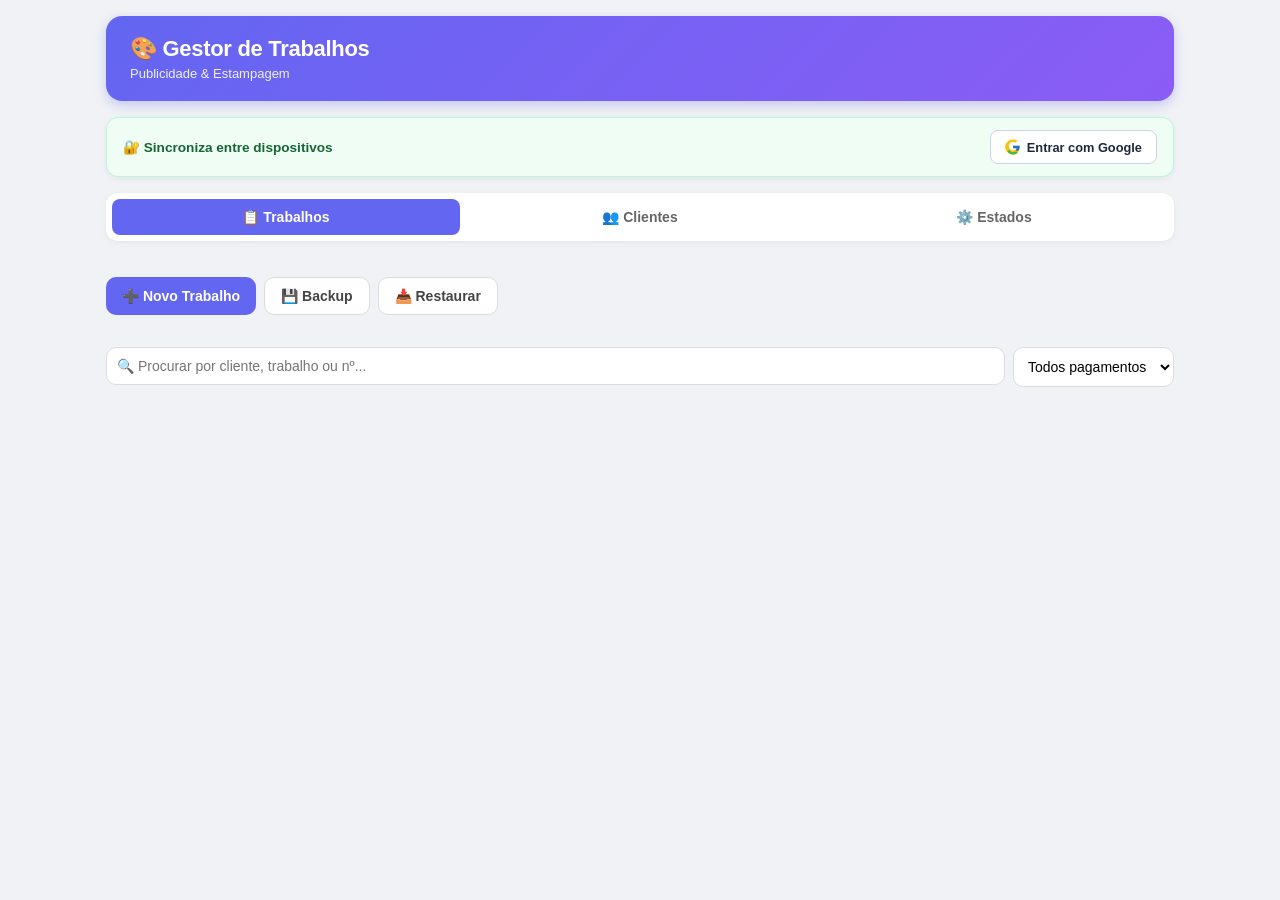
==== commit 9c9fbcbb: "Feat: gestor com Firebase + clientes unificados" ====
--- a/gestor.html
+++ b/gestor.html
@@ -18,9 +18,39 @@
     background: linear-gradient(135deg, #6366f1, #8b5cf6);
     color: white; padding: 20px 24px; border-radius: 16px;
     margin-bottom: 16px; box-shadow: 0 4px 12px rgba(99,102,241,0.3);
-  }
+    display: flex; justify-content: space-between; align-items: center;
+    flex-wrap: wrap; gap: 12px;
+  }
+  header .header-info { flex: 1; min-width: 0; }
   header h1 { font-size: 22px; font-weight: 800; letter-spacing: -0.3px; }
   header p { font-size: 13px; opacity: 0.9; margin-top: 4px; }
+
+  /* ===== LOGIN CARD ===== */
+  .user-card {
+    background: white; border-radius: 12px; padding: 12px 16px;
+    margin-bottom: 16px; box-shadow: 0 2px 6px rgba(0,0,0,0.05);
+    border: 1px solid #bbf7d0; background: #f0fdf4;
+    display: flex; justify-content: space-between; align-items: center;
+    flex-wrap: wrap; gap: 10px;
+  }
+  .user-card.login { border-color: #bbf7d0; background: #f0fdf4; }
+  .user-card.logado { border-color: #a5b4fc; background: #eef2ff; }
+  .user-card .info {
+    font-size: 0.85rem; color: #166534; font-weight: 600;
+    display: flex; align-items: center; gap: 8px;
+  }
+  .user-card .avatar {
+    width: 32px; height: 32px; border-radius: 50%;
+  }
+  .user-card .nome { font-weight: 700; color: #1e293b; }
+  .user-card .email { font-size: 0.7rem; color: #64748b; font-weight: 500; }
+  .user-card button {
+    background: white; color: #1e293b; border: 1px solid #cbd5e1;
+    padding: 8px 14px; border-radius: 8px; font-weight: 600;
+    font-size: 0.8rem; cursor: pointer; display: inline-flex;
+    align-items: center; gap: 6px; font-family: inherit;
+  }
+  .user-card button:hover { background: #f1f5f9; }
 
   /* ===== TABS PRINCIPAIS ===== */
   .tabs {
@@ -82,6 +112,8 @@
   .btn-secondary:hover { background: #f5f5f5; }
   .btn-danger { background: #ef4444; color: white; }
   .btn-danger:hover { background: #dc2626; }
+  .btn-success { background: #10b981; color: white; }
+  .btn-success:hover { background: #059669; }
   .btn-sm { padding: 6px 10px; font-size: 12px; border-radius: 8px; }
   .btn-ico { padding: 6px 8px; font-size: 14px; min-width: 30px; }
 
@@ -103,7 +135,7 @@
   .search-clear.visible { display: flex; }
   .search-clear:hover { background: #d1d5db; color: #111; }
 
-  /* ===== LISTA DE TRABALHOS (compacta) ===== */
+  /* ===== LISTA DE TRABALHOS ===== */
   .lista-compacta { display: grid; gap: 8px; }
   .linha-trabalho {
     background: white; padding: 12px 14px; border-radius: 12px;
@@ -141,7 +173,7 @@
     .linha-direita .badge-mini { display: none; }
   }
 
-  /* ===== REFERÊNCIA DO CLIENTE (Nome [Referência]) ===== */
+  /* ===== REFERÊNCIA DO CLIENTE ===== */
   .ref {
     display: inline-block; font-size: 0.85em; font-weight: 700;
     color: #6366f1; background: #eef2ff;
@@ -154,14 +186,12 @@
   .linha-cliente .ref { font-size: 11px; padding: 1px 6px; }
   .card-title .ref { font-size: 13px; }
 
-  /* ===== DETALHE DO TRABALHO ===== */
+  /* ===== DETALHE ===== */
   .detalhe { display: grid; gap: 14px; }
-
   .detalhe-bloco {
     background: white; border-radius: 14px; padding: 20px;
     box-shadow: 0 2px 6px rgba(0,0,0,0.05);
   }
-
   .detalhe-cabecalho {
     display: flex; justify-content: space-between; gap: 12px;
     flex-wrap: wrap; align-items: flex-start; margin-bottom: 8px;
@@ -186,7 +216,6 @@
   }
   .info-item div { font-size: 15px; font-weight: 700; }
 
-  /* ===== SECÇÕES DO DETALHE ===== */
   .seccao-titulo {
     font-size: 13px; color: #555; text-transform: uppercase;
     letter-spacing: 0.5px; margin-bottom: 12px;
@@ -204,16 +233,14 @@
     white-space: pre-wrap; word-break: break-word;
   }
 
-  .cliente-info {
-    display: flex; flex-wrap: wrap; gap: 10px;
-  }
+  .cliente-info { display: flex; flex-wrap: wrap; gap: 10px; }
   .cliente-info-item {
     background: #f9fafb; padding: 8px 12px; border-radius: 8px;
     font-size: 13px; color: #333;
   }
   .cliente-info-item strong { color: #1a1a1a; }
 
-  /* ===== ANEXOS (dentro de um cartão, com grelha) ===== */
+  /* ===== ANEXOS ===== */
   .anexos-grelha {
     display: grid;
     grid-template-columns: repeat(auto-fill, minmax(240px, 1fr));
@@ -238,12 +265,8 @@
     display: flex; align-items: center; justify-content: center;
     cursor: pointer;
   }
-  .anexo-preview {
-    width: 100%; height: 100%; object-fit: cover; display: block;
-  }
-  .anexo-ico {
-    font-size: 24px; line-height: 1;
-  }
+  .anexo-preview { width: 100%; height: 100%; object-fit: cover; display: block; }
+  .anexo-ico { font-size: 24px; line-height: 1; }
 
   .anexo-info { flex: 1; min-width: 0; }
   .anexo-nome {
@@ -373,6 +396,15 @@
     cursor: pointer; font-size: 14px; text-transform: none;
     font-weight: 600; color: #333; margin: 0;
   }
+
+  /* ===== AVISO SYNC ===== */
+  .sync-status {
+    font-size: 11px; color: #64748b; text-align: right;
+    padding: 0 4px 8px; opacity: 0.8;
+  }
+  .sync-status.syncing { color: #6366f1; }
+  .sync-status.synced { color: #10b981; }
+  .sync-status.error { color: #ef4444; }
 
   /* ===== MOBILE ===== */
   @media (max-width: 500px) {
@@ -384,15 +416,54 @@
     .detalhe-bloco { padding: 16px; }
     .toolbar { gap: 6px; }
     .toolbar button { flex: 1; min-width: 0; font-size: 13px; padding: 9px 12px; }
+    header { padding: 16px 18px; }
+    header h1 { font-size: 18px; }
   }
 </style>
+<script src="https://www.gstatic.com/firebasejs/9.22.0/firebase-app-compat.js"></script>
+<script src="https://www.gstatic.com/firebasejs/9.22.0/firebase-auth-compat.js"></script>
+<script src="https://www.gstatic.com/firebasejs/9.22.0/firebase-firestore-compat.js"></script>
 </head>
 <body>
 
 <header>
-  <h1>🎨 Gestor de Trabalhos</h1>
-  <p>Publicidade & Estampagem</p>
+  <div class="header-info">
+    <h1>🎨 Gestor de Trabalhos</h1>
+    <p>Publicidade & Estampagem</p>
+  </div>
 </header>
+
+<!-- ===== CARD DE LOGIN / UTILIZADOR ===== -->
+<div class="user-card login" id="cardUser">
+  <div id="areaLogin" style="display:flex;justify-content:space-between;align-items:center;flex-wrap:wrap;gap:10px;width:100%;">
+    <div class="info">
+      🔐 Sincroniza entre dispositivos
+    </div>
+    <button onclick="fazerLogin()">
+      <svg width="16" height="16" viewBox="0 0 48 48">
+        <path fill="#FFC107" d="M43.6 20.5H42V20.5H24v7h11.3C33.7 31.4 29.3 34 24 34c-5.5 0-10.1-3.7-11.8-8.7-0.5-1.4-0.7-2.8-0.7-4.3s0.3-3 0.7-4.3c1.6-5 6.3-8.7 11.8-8.7 3 0 5.7 1.1 7.7 2.9l5.3-5.3C33.6 3.1 29 1.5 24 1.5 14.4 1.5 6.2 7 2.4 15c-1.3 2.7-2 5.7-2 8.9s0.7 6.2 2 8.9c3.8 8 12 13.5 21.6 13.5 10.9 0 19.8-7.8 19.8-22.4 0-1.5-0.2-3-0.5-4.4z"/>
+        <path fill="#4CAF50" d="M24 46.5c5.5 0 10.5-2 14.3-5.3l-5.5-4.6C30.7 38.3 27.5 39.5 24 39.5c-5.3 0-9.7-2.6-11.3-7.5l-5.8 4.4C10.6 42.3 16.6 46.5 24 46.5z"/>
+        <path fill="#1976D2" d="M43.6 20.5H42V20.5H24v7h11.3c-0.7 2-2 3.7-3.7 4.9l5.5 4.6C40.9 34.2 44 29.7 44 24.5c0-1.4-0.1-2.7-0.4-4z"/>
+      </svg>
+      Entrar com Google
+    </button>
+  </div>
+
+  <div id="areaUserLogado" style="display:none;justify-content:space-between;align-items:center;flex-wrap:wrap;gap:10px;width:100%;">
+    <div class="info">
+      <img id="userAvatar" class="avatar" src="" alt="">
+      <div>
+        <div class="nome" id="userNome">—</div>
+        <div class="email" id="userEmail">—</div>
+      </div>
+    </div>
+    <div style="display:flex;gap:6px;align-items:center;flex-wrap:wrap;">
+      <span class="sync-status" id="syncStatus"></span>
+      <button onclick="backupGitHub()" title="Enviar backup para GitHub">☁️</button>
+      <button onclick="fazerLogout()">Sair</button>
+    </div>
+  </div>
+</div>
 
 <div class="tabs">
   <button class="tab active" onclick="mudarAba('trabalhos', this)">📋 Trabalhos</button>
@@ -574,11 +645,41 @@
 <input type="file" id="inputAnexos" multiple accept="image/*,.pdf,.doc,.docx,.xls,.xlsx,.zip,.rar,.txt" style="display:none" onchange="processarAnexos(event)">
 
 <script>
-/* ============ DADOS ============ */
+/* ============================================================
+   FIREBASE — CONFIGURAÇÃO
+   ============================================================ */
+
+var firebaseConfig = {
+    apiKey: "AIzaSyBFwUerMiiCKGIrTTy55DxhmfcE_BK1mkc",
+    authDomain: "grafisantos-orcamentos.firebaseapp.com",
+    projectId: "grafisantos-orcamentos",
+    storageBucket: "grafisantos-orcamentos.firebasestorage.app",
+    messagingSenderId: "769855753160",
+    appId: "1:769855753160:web:02a0c36f6e09cf7a9f8efd"
+};
+
+var app = firebase.initializeApp(firebaseConfig);
+var auth = firebase.auth();
+var db = firebase.firestore();
+var provider = new firebase.auth.GoogleAuthProvider();
+
+var utilizadorAtual = null;
+var sincronizacaoEmCurso = false;
+
+var GITHUB_TOKEN_KEY = "grafisantos_github_token";
+var GITHUB_OWNER = "nmgsantos27";
+var GITHUB_REPO = "Calculo-estampagem-";
+var GITHUB_BRANCH = "main";
+
+/* ============================================================
+   DADOS — STORAGE
+   ============================================================ */
+
 const KEY_TRABALHOS = 'gestor_trabalhos_v9';
-const KEY_CLIENTES = 'gestor_clientes_v9';
+const KEY_CLIENTES = 'grafisantos_clientes';           // ⚠️ unificado com orcamentos.html
 const KEY_ESTADOS = 'gestor_estados_v9';
 const KEY_CONTADOR = 'gestor_contador_v9';
+const KEY_CLIENTES_ANTIGO = 'gestor_clientes_v9';       // chave antiga (para migração)
 
 let trabalhos = JSON.parse(localStorage.getItem(KEY_TRABALHOS) || '[]');
 let clientes  = JSON.parse(localStorage.getItem(KEY_CLIENTES) || '[]');
@@ -598,12 +699,71 @@
   localStorage.setItem(KEY_CLIENTES, JSON.stringify(clientes));
   localStorage.setItem(KEY_ESTADOS, JSON.stringify(estados));
   localStorage.setItem(KEY_CONTADOR, String(contador));
+  if (utilizadorAtual) guardarNaNuvem();
 }
 
 function proximoNumero() { contador++; return contador; }
 function formatarNumero(n) { return '#' + String(n).padStart(3, '0'); }
 
-/* ============ CLASSIFICAÇÃO ============ */
+/* ============================================================
+   MIGRAÇÃO — juntar clientes antigos com a lista unificada
+   ============================================================ */
+
+(function migrarClientesAntigos() {
+  let antigos = [];
+  try {
+    antigos = JSON.parse(localStorage.getItem(KEY_CLIENTES_ANTIGO) || '[]');
+  } catch (e) { antigos = []; }
+
+  if (!Array.isArray(antigos) || antigos.length === 0) return;
+
+  // Encontrar clientes que ainda não existem na lista unificada (por nome)
+  const nomesExistentes = new Set(clientes.map(c => (c.nome || '').toLowerCase().trim()));
+  const novos = antigos.filter(c => {
+    const nome = (c.nome || '').toLowerCase().trim();
+    return nome && !nomesExistentes.has(nome);
+  });
+
+  if (novos.length === 0) {
+    // Todos já existem — só limpa a chave antiga
+    localStorage.removeItem(KEY_CLIENTES_ANTIGO);
+    return;
+  }
+
+  const resposta = confirm(
+    '⚠️ Clientes antigos encontrados\n\n' +
+    'Há ' + antigos.length + ' clientes na versão anterior.\n' +
+    novos.length + ' são novos e podem ser adicionados à lista unificada.\n\n' +
+    'Juntar agora?'
+  );
+
+  if (resposta) {
+    // Garantir que os novos têm todos os campos
+    const normalizados = novos.map(c => ({
+      id: c.id || Date.now().toString() + '_' + Math.random().toString(36).slice(2, 6),
+      nome: c.nome || '',
+      referencia: c.referencia || '',
+      telefone: c.telefone || c.contacto || '',
+      email: c.email || '',
+      nif: c.nif || '',
+      localidade: c.localidade || '',
+      morada: c.morada || '',
+      notas: c.notas || '',
+      criado: c.criado || new Date().toISOString()
+    }));
+
+    clientes = clientes.concat(normalizados);
+    localStorage.setItem(KEY_CLIENTES, JSON.stringify(clientes));
+  }
+
+  // Remover a chave antiga independentemente da resposta
+  localStorage.removeItem(KEY_CLIENTES_ANTIGO);
+})();
+
+/* ============================================================
+   CLASSIFICAÇÃO DE ESTADOS
+   ============================================================ */
+
 function estadoEhConcluido(id) {
   const e = estados.find(x => x.id === id);
   return e && e.nome.toLowerCase().includes('conclu');
@@ -613,7 +773,10 @@
   return e && e.nome.toLowerCase().includes('cancel');
 }
 
-/* ============ NAVEGAÇÃO ============ */
+/* ============================================================
+   NAVEGAÇÃO
+   ============================================================ */
+
 function mudarAba(aba, btn) {
   document.querySelectorAll('.tab').forEach(t => t.classList.remove('active'));
   document.querySelectorAll('.page').forEach(p => p.classList.remove('active'));
@@ -638,7 +801,10 @@
 }
 function fecharModal(id) { document.getElementById(id).classList.remove('active'); }
 
-/* ============ PESQUISA ============ */
+/* ============================================================
+   PESQUISA
+   ============================================================ */
+
 function onSearchInput() {
   document.getElementById('searchClear').classList.toggle('visible', document.getElementById('search').value.length > 0);
   renderTrabalhos();
@@ -658,7 +824,10 @@
   renderClientes();
 }
 
-/* ============ HELPERS ============ */
+/* ============================================================
+   HELPERS
+   ============================================================ */
+
 function escapar(s) {
   return String(s ?? '').replace(/[&<>"']/g, c => ({'&':'&amp;','<':'&lt;','>':'&gt;','"':'&quot;',"'":'&#39;'}[c]));
 }
@@ -699,7 +868,10 @@
   return cli.referencia ? `${cli.nome} [${cli.referencia}]` : cli.nome;
 }
 
-/* ============ REDIMENSIONAMENTO DE IMAGENS ============ */
+/* ============================================================
+   REDIMENSIONAMENTO DE IMAGENS
+   ============================================================ */
+
 const MAX_DIMENSAO = 1600;
 const MINIATURA = 300;
 const QUALIDADE_JPEG = 0.82;
@@ -798,7 +970,368 @@
   });
 }
 
-/* ============ TRABALHOS ============ */
+/* ============================================================
+   CLIENTES
+   ============================================================ */
+
+function abrirFormCliente(id) {
+  const modal = document.getElementById('modalCliente');
+  modal.classList.add('active');
+  document.getElementById('modalClienteTitulo').textContent = id ? 'Editar Cliente' : 'Novo Cliente';
+  document.getElementById('editClienteId').value = id || '';
+
+  if (id) {
+    const c = clientes.find(x => x.id === id);
+    document.getElementById('cNome').value = c.nome || '';
+    document.getElementById('cReferencia').value = c.referencia || '';
+    document.getElementById('cTelefone').value = c.telefone || '';
+    document.getElementById('cEmail').value = c.email || '';
+    document.getElementById('cNif').value = c.nif || '';
+    document.getElementById('cLocalidade').value = c.localidade || '';
+    document.getElementById('cMorada').value = c.morada || '';
+    document.getElementById('cNotas').value = c.notas || '';
+  } else {
+    ['cNome','cReferencia','cTelefone','cEmail','cNif','cLocalidade','cMorada','cNotas'].forEach(x => document.getElementById(x).value = '');
+  }
+}
+
+function guardarCliente() {
+  const nome = document.getElementById('cNome').value.trim();
+  if (!nome) { alert('O nome é obrigatório'); return; }
+
+  const id = document.getElementById('editClienteId').value;
+  const dados = {
+    nome,
+    referencia: document.getElementById('cReferencia').value.trim(),
+    telefone: document.getElementById('cTelefone').value.trim(),
+    email: document.getElementById('cEmail').value.trim(),
+    nif: document.getElementById('cNif').value.trim(),
+    localidade: document.getElementById('cLocalidade').value.trim(),
+    morada: document.getElementById('cMorada').value.trim(),
+    notas: document.getElementById('cNotas').value.trim(),
+  };
+
+  if (id) {
+    const idx = clientes.findIndex(x => x.id === id);
+    clientes[idx] = { ...clientes[idx], ...dados };
+  } else {
+    clientes.push({ id: Date.now().toString(), ...dados, criado: new Date().toISOString() });
+  }
+  guardarTudo();
+  fecharModal('modalCliente');
+  renderClientes();
+  renderTrabalhos();
+}
+
+function apagarCliente(id) {
+  const numTrabalhos = trabalhos.filter(t => t.clienteId === id).length;
+  const msg = numTrabalhos > 0
+    ? `Este cliente tem ${numTrabalhos} trabalho(s). Se apagares o cliente, os trabalhos ficam mas sem cliente associado. Continuar?`
+    : 'Apagar este cliente?';
+  if (!confirm(msg)) return;
+  clientes = clientes.filter(x => x.id !== id);
+  guardarTudo();
+  renderClientes();
+  renderTrabalhos();
+}
+
+function renderClientes() {
+  const busca = document.getElementById('searchClientes').value.toLowerCase();
+  const lista = clientes.filter(c => {
+    if (!busca) return true;
+    const alvo = `${c.nome} ${c.referencia || ''} ${c.email || ''}`.toLowerCase();
+    return alvo.includes(busca);
+  }).sort((a,b) => a.nome.localeCompare(b.nome));
+
+  if (lista.length === 0) {
+    document.getElementById('listaClientes').innerHTML = '<div class="empty">Ainda não há clientes. Clica em ➕ Novo Cliente.</div>';
+    return;
+  }
+
+  document.getElementById('listaClientes').innerHTML = lista.map(c => {
+    const trabalhosCliente = trabalhos.filter(t => t.clienteId === c.id);
+    const total = trabalhosCliente.reduce((s,t) => s + t.valor, 0);
+    const pago = trabalhosCliente.reduce((s,t) => s + (t.pago ? t.valor : 0), 0);
+    const emFalta = total - pago;
+    return `
+      <div class="cliente-card">
+        <div class="card-header">
+          <div style="min-width:0;">
+            <div class="card-title">👤 ${nomeClienteHtml(c)}</div>
+            ${c.localidade ? `<div class="card-sub">📍 ${escapar(c.localidade)}</div>` : ''}
+          </div>
+          <span class="badge-mini" style="background:#6366f1">${trabalhosCliente.length} trab.</span>
+        </div>
+        <div class="cliente-info">
+          ${c.telefone ? `<div class="cliente-info-item">📞 <strong>${escapar(c.telefone)}</strong></div>` : ''}
+          ${c.email ? `<div class="cliente-info-item">📧 <strong>${escapar(c.email)}</strong></div>` : ''}
+          ${c.nif ? `<div class="cliente-info-item">🧾 NIF: <strong>${escapar(c.nif)}</strong></div>` : ''}
+          ${total > 0 ? `<div class="cliente-info-item">💰 Total: <strong>${total.toFixed(2)} €</strong></div>` : ''}
+          ${emFalta > 0 ? `<div class="cliente-info-item">⏳ Por receber: <strong style="color:#f59e0b">${emFalta.toFixed(2)} €</strong></div>` : (total > 0 ? `<div class="cliente-info-item">✅ <strong style="color:#10b981">Tudo pago</strong></div>` : '')}
+        </div>
+        ${c.morada ? `<div class="card-notas">🏠 ${escapar(c.morada)}</div>` : ''}
+        ${c.notas ? `<div class="card-notas">📝 ${escapar(c.notas)}</div>` : ''}
+        <div class="card-actions">
+          <button class="btn-secondary btn-sm" onclick="verTrabalhosCliente('${c.id}')">📋 Ver trabalhos</button>
+          <button class="btn-secondary btn-sm" onclick="abrirFormCliente('${c.id}')">✏️ Editar</button>
+          <button class="btn-danger btn-sm" onclick="apagarCliente('${c.id}')">🗑️</button>
+        </div>
+      </div>
+    `;
+  }).join('');
+}
+
+function verTrabalhosCliente(id) {
+  const c = getCliente(id);
+  document.getElementById('search').value = c.nome;
+  document.getElementById('searchClear').classList.add('visible');
+  document.getElementById('filtroPagamento').value = '';
+  subAbaAtual = 'emcurso';
+  mudarAba('trabalhos', document.querySelectorAll('.tab')[0]);
+  voltarLista();
+}
+
+/* ============================================================
+   FIREBASE — AUTH
+   ============================================================ */
+
+function fazerLogin() {
+  auth.signInWithPopup(provider)
+    .then(function(result) {
+      console.log("Login OK:", result.user.email);
+    })
+    .catch(function(error) {
+      console.error("Erro login:", error);
+      alert("❌ Erro ao entrar: " + error.message);
+    });
+}
+
+function fazerLogout() {
+  if (!confirm("Sair da conta?\n\nOs dados locais mantêm-se no dispositivo.")) return;
+  auth.signOut();
+}
+
+auth.onAuthStateChanged(function(user) {
+  var cardUser = document.getElementById('cardUser');
+  var areaLogin = document.getElementById('areaLogin');
+  var areaLogado = document.getElementById('areaUserLogado');
+
+  if (user) {
+    utilizadorAtual = user;
+    cardUser.classList.remove('login');
+    cardUser.classList.add('logado');
+    areaLogin.style.display = 'none';
+    areaLogado.style.display = 'flex';
+    document.getElementById("userNome").textContent = user.displayName || "Utilizador";
+    document.getElementById("userEmail").textContent = user.email || "";
+    if (user.photoURL) document.getElementById("userAvatar").src = user.photoURL;
+
+    carregarDaNuvem();
+  } else {
+    utilizadorAtual = null;
+    cardUser.classList.remove('logado');
+    cardUser.classList.add('login');
+    areaLogin.style.display = 'flex';
+    areaLogado.style.display = 'none';
+  }
+});
+
+/* ============================================================
+   FIREBASE — GUARDAR / CARREGAR
+   ============================================================ */
+
+function mostrarSyncStatus(texto, tipo) {
+  var el = document.getElementById('syncStatus');
+  if (!el) return;
+  el.textContent = texto;
+  el.className = 'sync-status ' + (tipo || '');
+}
+
+function guardarNaNuvem() {
+  if (!utilizadorAtual || sincronizacaoEmCurso) return;
+  sincronizacaoEmCurso = true;
+  mostrarSyncStatus('⏳ A sincronizar...', 'syncing');
+
+  var payload = {
+    trabalhos: trabalhos,
+    clientes: clientes,
+    estados: estados,
+    contador: contador,
+    ultimaModificacao: Date.now()
+  };
+
+  db.collection("gestorData").doc(utilizadorAtual.uid).set(payload, { merge: true })
+    .then(function() {
+      sincronizacaoEmCurso = false;
+      mostrarSyncStatus('✅ Sincronizado', 'synced');
+      setTimeout(function() { mostrarSyncStatus('', ''); }, 2000);
+    })
+    .catch(function(error) {
+      sincronizacaoEmCurso = false;
+      mostrarSyncStatus('❌ Erro de sincronização', 'error');
+      console.error("Erro ao guardar na nuvem:", error);
+    });
+}
+
+function carregarDaNuvem() {
+  if (!utilizadorAtual) return;
+  sincronizacaoEmCurso = true;
+  mostrarSyncStatus('📥 A carregar...', 'syncing');
+
+  db.collection("gestorData").doc(utilizadorAtual.uid).get()
+    .then(function(doc) {
+      if (doc.exists) {
+        var payload = doc.data();
+        console.log("📥 Dados recebidos da nuvem");
+
+        var modificacaoNuvem = payload.ultimaModificacao || 0;
+        var modificacaoLocal = parseInt(localStorage.getItem('gestor_ultima_modificacao') || '0');
+
+        // Se a nuvem for mais recente → usar nuvem
+        if (modificacaoNuvem >= modificacaoLocal) {
+          if (Array.isArray(payload.trabalhos)) trabalhos = payload.trabalhos;
+          if (Array.isArray(payload.clientes)) clientes = payload.clientes;
+          if (Array.isArray(payload.estados) && payload.estados.length) estados = payload.estados;
+          if (typeof payload.contador === 'number') contador = payload.contador;
+
+          // Garantir campos obrigatórios
+          trabalhos.forEach(t => { if (!t.anexos) t.anexos = []; });
+          clientes.forEach(c => { if (!c.referencia) c.referencia = ''; });
+
+          guardarTudoLocal();
+          localStorage.setItem('gestor_ultima_modificacao', String(modificacaoNuvem));
+        }
+      } else {
+        console.log("📤 Primeiro login — a enviar dados locais");
+      }
+      sincronizacaoEmCurso = false;
+      mostrarSyncStatus('✅ Sincronizado', 'synced');
+      setTimeout(function() { mostrarSyncStatus('', ''); }, 2000);
+
+      // Re-render tudo
+      renderTrabalhos();
+      renderClientes();
+      renderEstados();
+
+      if (!doc.exists) {
+        guardarNaNuvem();
+      }
+    })
+    .catch(function(error) {
+      sincronizacaoEmCurso = false;
+      mostrarSyncStatus('❌ Erro de carregamento', 'error');
+      console.error("Erro ao carregar da nuvem:", error);
+    });
+}
+
+// Guardar apenas localmente (evita loop com guardarNaNuvem)
+function guardarTudoLocal() {
+  localStorage.setItem(KEY_TRABALHOS, JSON.stringify(trabalhos));
+  localStorage.setItem(KEY_CLIENTES, JSON.stringify(clientes));
+  localStorage.setItem(KEY_ESTADOS, JSON.stringify(estados));
+  localStorage.setItem(KEY_CONTADOR, String(contador));
+  localStorage.setItem('gestor_ultima_modificacao', String(Date.now()));
+}
+
+/* ============================================================
+   BACKUP GITHUB
+   ============================================================ */
+
+async function backupGitHub() {
+  var token = obterTokenGitHub();
+  if (!token) {
+    alert("⚠️ Precisas de configurar o token do GitHub primeiro.");
+    return;
+  }
+
+  if (!confirm("☁️ Enviar backup para o GitHub?\n\nVai criar um ficheiro em 'backups/' com a data de hoje.")) return;
+
+  try {
+    var dataHoje = new Date().toISOString().slice(0, 10);
+    var nomeFicheiro = "backups/backup-gestor_" + dataHoje + ".json";
+    var caminhoCompleto = "https://api.github.com/repos/" + GITHUB_OWNER + "/" + GITHUB_REPO + "/contents/" + nomeFicheiro;
+
+    var backup = {
+      versao: "1.0",
+      tipo: "gestor",
+      dataBackup: new Date().toLocaleString("pt-PT"),
+      trabalhos: trabalhos,
+      clientes: clientes,
+      estados: estados,
+      contador: contador
+    };
+
+    var conteudo = JSON.stringify(backup, null, 2);
+    var conteudoBase64 = btoa(unescape(encodeURIComponent(conteudo)));
+
+    var sha = null;
+    try {
+      var respGet = await fetch(caminhoCompleto + "?ref=" + GITHUB_BRANCH, {
+        headers: {
+          "Authorization": "token " + token,
+          "Accept": "application/vnd.github.v3+json"
+        }
+      });
+      if (respGet.ok) {
+        var dadosGet = await respGet.json();
+        sha = dadosGet.sha;
+      }
+    } catch (e) {}
+
+    var payload = {
+      message: "☁️ Backup gestor " + dataHoje + " - " + new Date().toLocaleTimeString("pt-PT"),
+      content: conteudoBase64,
+      branch: GITHUB_BRANCH
+    };
+    if (sha) payload.sha = sha;
+
+    var respPut = await fetch(caminhoCompleto, {
+      method: "PUT",
+      headers: {
+        "Authorization": "token " + token,
+        "Accept": "application/vnd.github.v3+json",
+        "Content-Type": "application/json"
+      },
+      body: JSON.stringify(payload)
+    });
+
+    if (respPut.ok) {
+      alert("✅ Backup enviado para o GitHub!\n\n📁 Ficheiro: " + nomeFicheiro + "\n📅 Data: " + dataHoje);
+    } else {
+      var erro = await respPut.json();
+      alert("❌ Erro ao enviar: " + (erro.message || "desconhecido"));
+    }
+  } catch (e) {
+    alert("❌ Erro: " + e.message);
+  }
+}
+
+function obterTokenGitHub() {
+  try {
+    var token = localStorage.getItem(GITHUB_TOKEN_KEY);
+    if (token) return token;
+  } catch (e) {}
+
+  var novo = prompt(
+    "🔐 Configurar Token do GitHub\n\n" +
+    "Cola aqui o token que criaste (github_pat_...):\n\n" +
+    "⚠️ Só precisas fazer isto UMA VEZ por dispositivo."
+  );
+
+  if (!novo || novo.trim().length < 20) {
+    return null;
+  }
+
+  novo = novo.trim();
+  try { localStorage.setItem(GITHUB_TOKEN_KEY, novo); } catch (e) {}
+  alert("✅ Token guardado!");
+  return novo;
+}
+
+/* ============================================================
+   TRABALHOS
+   ============================================================ */
+
 function abrirFormTrabalho(id) {
   if (clientes.length === 0) {
     if (confirm('Ainda não tens clientes. Queres criar um agora?')) {
@@ -988,7 +1521,6 @@
   document.getElementById('detalheConteudo').innerHTML = `
     <div class="detalhe">
 
-      <!-- ===== BLOCO 1: CABEÇALHO ===== -->
       <div class="detalhe-bloco">
         <div class="detalhe-cabecalho">
           <div style="min-width:0;flex:1;">
@@ -1012,7 +1544,6 @@
         </div>
       </div>
 
-      <!-- ===== BLOCO 2: CLIENTE ===== -->
       ${cli ? `
         <div class="detalhe-bloco">
           <div class="seccao-titulo">👤 Cliente</div>
@@ -1026,7 +1557,6 @@
         </div>
       ` : ''}
 
-      <!-- ===== BLOCO 3: NOTAS ===== -->
       ${t.notas ? `
         <div class="detalhe-bloco">
           <div class="seccao-titulo">📝 Notas</div>
@@ -1034,7 +1564,6 @@
         </div>
       ` : ''}
 
-      <!-- ===== BLOCO 4: ANEXOS ===== -->
       <div class="detalhe-bloco">
         <div class="seccao-titulo">
           📎 Anexos
@@ -1080,7 +1609,6 @@
         <div class="anexos-progresso" id="anexosProgresso"></div>
       </div>
 
-      <!-- ===== BLOCO 5: AÇÕES ===== -->
       <div class="detalhe-bloco">
         <div class="seccao-titulo">⚡ Ações</div>
         <div style="display:flex;flex-wrap:wrap;gap:10px;align-items:center;">
@@ -1104,7 +1632,10 @@
   `;
 }
 
-/* ============ ANEXOS ============ */
+/* ============================================================
+   ANEXOS
+   ============================================================ */
+
 let idTrabalhoParaAnexar = null;
 
 function adicionarAnexo(trabalhoId) {
@@ -1192,125 +1723,10 @@
   renderTrabalhos();
 }
 
-/* ============ CLIENTES ============ */
-function abrirFormCliente(id) {
-  const modal = document.getElementById('modalCliente');
-  modal.classList.add('active');
-  document.getElementById('modalClienteTitulo').textContent = id ? 'Editar Cliente' : 'Novo Cliente';
-  document.getElementById('editClienteId').value = id || '';
-
-  if (id) {
-    const c = clientes.find(x => x.id === id);
-    document.getElementById('cNome').value = c.nome;
-    document.getElementById('cReferencia').value = c.referencia || '';
-    document.getElementById('cTelefone').value = c.telefone || '';
-    document.getElementById('cEmail').value = c.email || '';
-    document.getElementById('cNif').value = c.nif || '';
-    document.getElementById('cLocalidade').value = c.localidade || '';
-    document.getElementById('cMorada').value = c.morada || '';
-    document.getElementById('cNotas').value = c.notas || '';
-  } else {
-    ['cNome','cReferencia','cTelefone','cEmail','cNif','cLocalidade','cMorada','cNotas'].forEach(x => document.getElementById(x).value = '');
-  }
-}
-
-function guardarCliente() {
-  const nome = document.getElementById('cNome').value.trim();
-  if (!nome) { alert('O nome é obrigatório'); return; }
-
-  const id = document.getElementById('editClienteId').value;
-  const dados = {
-    nome,
-    referencia: document.getElementById('cReferencia').value.trim(),
-    telefone: document.getElementById('cTelefone').value.trim(),
-    email: document.getElementById('cEmail').value.trim(),
-    nif: document.getElementById('cNif').value.trim(),
-    localidade: document.getElementById('cLocalidade').value.trim(),
-    morada: document.getElementById('cMorada').value.trim(),
-    notas: document.getElementById('cNotas').value.trim(),
-  };
-
-  if (id) {
-    const idx = clientes.findIndex(x => x.id === id);
-    clientes[idx] = { ...clientes[idx], ...dados };
-  } else {
-    clientes.push({ id: Date.now().toString(), ...dados, criado: new Date().toISOString() });
-  }
-  guardarTudo();
-  fecharModal('modalCliente');
-  renderClientes();
-  renderTrabalhos();
-}
-
-function apagarCliente(id) {
-  const numTrabalhos = trabalhos.filter(t => t.clienteId === id).length;
-  const msg = numTrabalhos > 0
-    ? `Este cliente tem ${numTrabalhos} trabalho(s). Se apagares o cliente, os trabalhos ficam mas sem cliente associado. Continuar?`
-    : 'Apagar este cliente?';
-  if (!confirm(msg)) return;
-  clientes = clientes.filter(x => x.id !== id);
-  guardarTudo();
-  renderClientes();
-  renderTrabalhos();
-}
-
-function renderClientes() {
-  const busca = document.getElementById('searchClientes').value.toLowerCase();
-  const lista = clientes.filter(c => {
-    if (!busca) return true;
-    const alvo = `${c.nome} ${c.referencia || ''} ${c.email || ''}`.toLowerCase();
-    return alvo.includes(busca);
-  }).sort((a,b) => a.nome.localeCompare(b.nome));
-
-  if (lista.length === 0) {
-    document.getElementById('listaClientes').innerHTML = '<div class="empty">Ainda não há clientes. Clica em ➕ Novo Cliente.</div>';
-    return;
-  }
-
-  document.getElementById('listaClientes').innerHTML = lista.map(c => {
-    const trabalhosCliente = trabalhos.filter(t => t.clienteId === c.id);
-    const total = trabalhosCliente.reduce((s,t) => s + t.valor, 0);
-    const pago = trabalhosCliente.reduce((s,t) => s + (t.pago ? t.valor : 0), 0);
-    const emFalta = total - pago;
-    return `
-      <div class="cliente-card">
-        <div class="card-header">
-          <div style="min-width:0;">
-            <div class="card-title">👤 ${nomeClienteHtml(c)}</div>
-            ${c.localidade ? `<div class="card-sub">📍 ${escapar(c.localidade)}</div>` : ''}
-          </div>
-          <span class="badge-mini" style="background:#6366f1">${trabalhosCliente.length} trab.</span>
-        </div>
-        <div class="cliente-info">
-          ${c.telefone ? `<div class="cliente-info-item">📞 <strong>${escapar(c.telefone)}</strong></div>` : ''}
-          ${c.email ? `<div class="cliente-info-item">📧 <strong>${escapar(c.email)}</strong></div>` : ''}
-          ${c.nif ? `<div class="cliente-info-item">🧾 NIF: <strong>${escapar(c.nif)}</strong></div>` : ''}
-          ${total > 0 ? `<div class="cliente-info-item">💰 Total: <strong>${total.toFixed(2)} €</strong></div>` : ''}
-          ${emFalta > 0 ? `<div class="cliente-info-item">⏳ Por receber: <strong style="color:#f59e0b">${emFalta.toFixed(2)} €</strong></div>` : (total > 0 ? `<div class="cliente-info-item">✅ <strong style="color:#10b981">Tudo pago</strong></div>` : '')}
-        </div>
-        ${c.morada ? `<div class="card-notas">🏠 ${escapar(c.morada)}</div>` : ''}
-        ${c.notas ? `<div class="card-notas">📝 ${escapar(c.notas)}</div>` : ''}
-        <div class="card-actions">
-          <button class="btn-secondary btn-sm" onclick="verTrabalhosCliente('${c.id}')">📋 Ver trabalhos</button>
-          <button class="btn-secondary btn-sm" onclick="abrirFormCliente('${c.id}')">✏️ Editar</button>
-          <button class="btn-danger btn-sm" onclick="apagarCliente('${c.id}')">🗑️</button>
-        </div>
-      </div>
-    `;
-  }).join('');
-}
-
-function verTrabalhosCliente(id) {
-  const c = getCliente(id);
-  document.getElementById('search').value = c.nome;
-  document.getElementById('searchClear').classList.add('visible');
-  document.getElementById('filtroPagamento').value = '';
-  subAbaAtual = 'emcurso';
-  mudarAba('trabalhos', document.querySelectorAll('.tab')[0]);
-  voltarLista();
-}
-
-/* ============ ESTADOS ============ */
+/* ============================================================
+   ESTADOS
+   ============================================================ */
+
 function adicionarEstado() {
   const id = 'e' + Date.now();
   estados.push({ id, nome: 'Novo estado', cor: '#6366f1' });
@@ -1368,7 +1784,10 @@
   renderTrabalhos();
 }
 
-/* ============ BACKUP ============ */
+/* ============================================================
+   BACKUP LOCAL
+   ============================================================ */
+
 function exportarBackup() {
   const data = JSON.stringify({ trabalhos, clientes, estados, contador, versao: 9 }, null, 2);
   const blob = new Blob([data], { type: 'application/json' });
@@ -1409,19 +1828,23 @@
   ev.target.value = '';
 }
 
-/* ============ INICIALIZAÇÃO ============ */
+/* ============================================================
+   INICIALIZAÇÃO
+   ============================================================ */
+
 document.querySelectorAll('.modal-bg').forEach(m => {
   m.addEventListener('click', e => { if (e.target === m) m.classList.remove('active'); });
 });
 
-(function migrar() {
+// Migração de campos em falta nos trabalhos
+(function migrarCampos() {
   let alterado = false;
   trabalhos.forEach(t => {
     if (!t.numero) { contador++; t.numero = contador; alterado = true; }
     if (!t.anexos) { t.anexos = []; alterado = true; }
   });
   clientes.forEach(c => { if (!c.referencia) { c.referencia = ''; alterado = true; } });
-  if (alterado) guardarTudo();
+  if (alterado) guardarTudoLocal();
 })();
 
 renderTrabalhos();
@@ -1429,4 +1852,4 @@
 renderEstados();
 </script>
 </body>
-</html>+</html> 
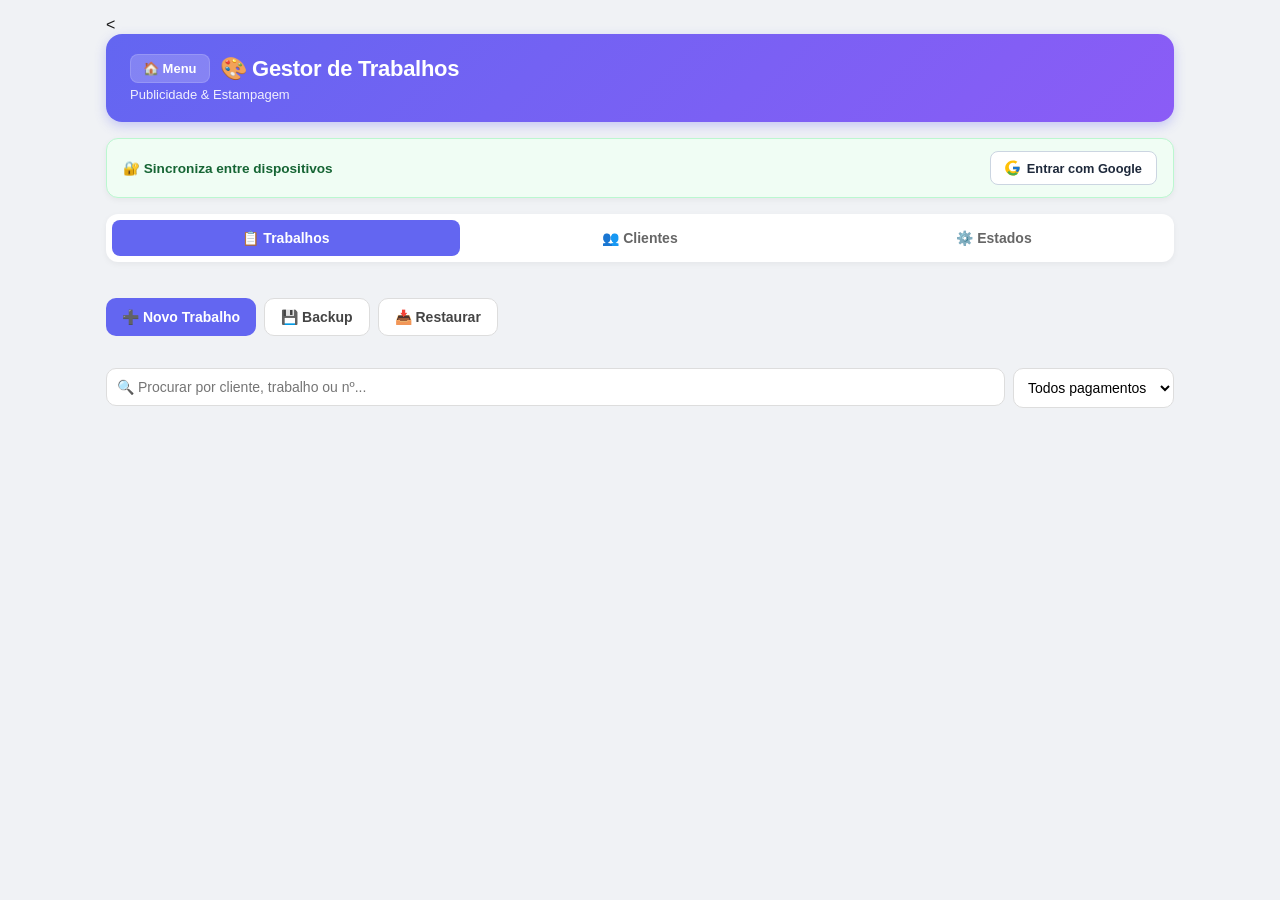
==== commit 6e396b90: "Fix: botão Menu no header do gestor" ====
--- a/gestor.html
+++ b/gestor.html
@@ -24,6 +24,26 @@
   header .header-info { flex: 1; min-width: 0; }
   header h1 { font-size: 22px; font-weight: 800; letter-spacing: -0.3px; }
   header p { font-size: 13px; opacity: 0.9; margin-top: 4px; }
+   .btn-menu-voltar {
+    text-decoration: none;
+    padding: 6px 12px;
+    border-radius: 8px;
+    background: rgba(255, 255, 255, 0.2);
+    color: white;
+    font-weight: 700;
+    font-size: 13px;
+    display: inline-flex;
+    align-items: center;
+    gap: 4px;
+    transition: 0.15s;
+    border: 1px solid rgba(255, 255, 255, 0.15);
+  }
+  .btn-menu-voltar:hover {
+    background: rgba(255, 255, 255, 0.3);
+  }
+  .btn-menu-voltar:active {
+    transform: scale(0.95);
+  }
 
   /* ===== LOGIN CARD ===== */
   .user-card {
@@ -426,9 +446,12 @@
 </head>
 <body>
 
-<header>
+<<header>
   <div class="header-info">
-    <h1>🎨 Gestor de Trabalhos</h1>
+    <div style="display:flex;align-items:center;gap:10px;flex-wrap:wrap;">
+      <a href="index.html" class="btn-menu-voltar">🏠 Menu</a>
+      <h1>🎨 Gestor de Trabalhos</h1>
+    </div>
     <p>Publicidade & Estampagem</p>
   </div>
 </header>
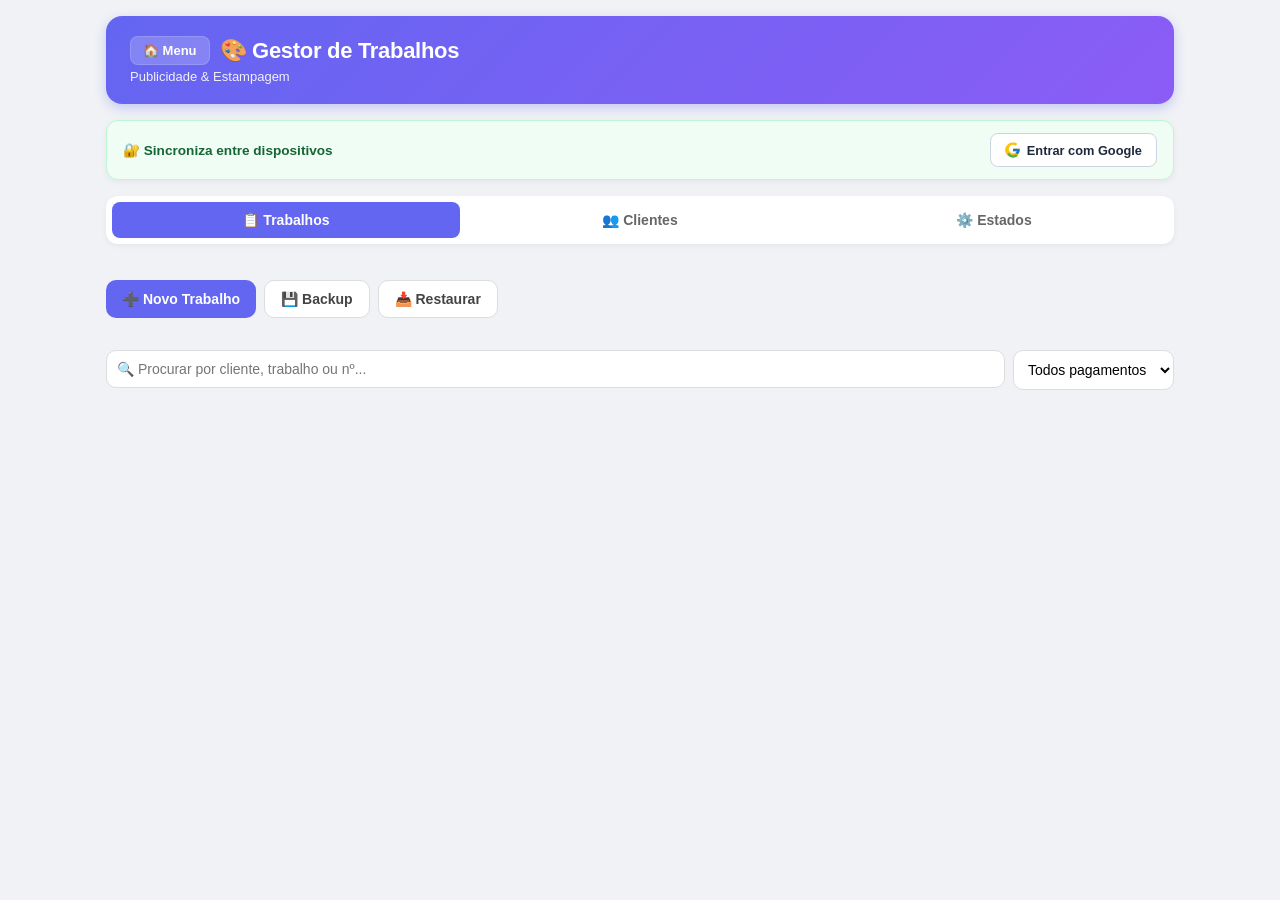
==== commit d299eac6: "Feat: custos reais no trabalho Added functionality for real costs in the project management system, " ====
--- a/gestor.html
+++ b/gestor.html
@@ -24,7 +24,7 @@
   header .header-info { flex: 1; min-width: 0; }
   header h1 { font-size: 22px; font-weight: 800; letter-spacing: -0.3px; }
   header p { font-size: 13px; opacity: 0.9; margin-top: 4px; }
-   .btn-menu-voltar {
+  .btn-menu-voltar {
     text-decoration: none;
     padding: 6px 12px;
     border-radius: 8px;
@@ -319,6 +319,41 @@
   }
   .anexos-progresso.visible { display: block; }
 
+  /* ===== CUSTOS REAIS ===== */
+  .custos-linha {
+    display: flex; gap: 6px; align-items: center; margin-bottom: 6px;
+  }
+  .custos-linha .input-desc {
+    flex: 2; padding: 8px 10px; border: 1px solid #ddd;
+    border-radius: 8px; font-size: 13px; font-family: inherit; min-width: 0;
+  }
+  .custos-linha .input-val {
+    flex: 1; padding: 8px 10px; border: 1px solid #ddd;
+    border-radius: 8px; font-size: 13px; font-family: inherit;
+    min-width: 70px; text-align: right;
+  }
+  .custos-linha .btn-rem {
+    flex-shrink: 0;
+    padding: 6px 8px; font-size: 13px; min-width: 30px;
+    background: #ef4444; color: white; border: none;
+    border-radius: 8px; cursor: pointer; font-family: inherit;
+  }
+  .custos-linha .btn-rem:hover { background: #dc2626; }
+  .custos-resumo {
+    background: #f9fafb; border-radius: 10px; padding: 12px 14px;
+    border: 1px solid #e5e7eb; margin-top: 8px;
+  }
+  .custos-resumo-linha {
+    display: flex; justify-content: space-between;
+    font-size: 13px; padding: 4px 0;
+  }
+  .custos-resumo-total {
+    display: flex; justify-content: space-between;
+    font-size: 15px; padding: 8px 0 4px;
+    border-top: 1px solid #e5e7eb; margin-top: 6px;
+    font-weight: 700;
+  }
+
   /* ===== EMPTY ===== */
   .empty {
     text-align: center; padding: 40px; color: #999;
@@ -425,6 +460,20 @@
   .sync-status.syncing { color: #6366f1; }
   .sync-status.synced { color: #10b981; }
   .sync-status.error { color: #ef4444; }
+
+  /* ===== LIGAÇÃO ORÇAMENTO ===== */
+  .aviso-orcamento {
+    font-size: 12px; color: #6366f1; background: #eef2ff;
+    border: 1px solid #c7d2fe; border-radius: 8px;
+    padding: 10px 12px; margin-bottom: 12px;
+    font-weight: 600; display: flex; align-items: center; gap: 6px;
+    flex-wrap: wrap;
+  }
+  .aviso-orcamento a {
+    color: #4f46e5; font-weight: 700; text-decoration: none;
+    margin-left: auto;
+  }
+  .aviso-orcamento a:hover { text-decoration: underline; }
 
   /* ===== MOBILE ===== */
   @media (max-width: 500px) {
@@ -446,7 +495,7 @@
 </head>
 <body>
 
-<<header>
+<header>
   <div class="header-info">
     <div style="display:flex;align-items:center;gap:10px;flex-wrap:wrap;">
       <a href="index.html" class="btn-menu-voltar">🏠 Menu</a>
@@ -699,10 +748,11 @@
    ============================================================ */
 
 const KEY_TRABALHOS = 'gestor_trabalhos_v9';
-const KEY_CLIENTES = 'grafisantos_clientes';           // ⚠️ unificado com orcamentos.html
+const KEY_CLIENTES = 'grafisantos_clientes';
 const KEY_ESTADOS = 'gestor_estados_v9';
 const KEY_CONTADOR = 'gestor_contador_v9';
-const KEY_CLIENTES_ANTIGO = 'gestor_clientes_v9';       // chave antiga (para migração)
+const KEY_CLIENTES_ANTIGO = 'gestor_clientes_v9';
+const KEY_ULTIMA_MOD = 'gestor_ultima_modificacao';
 
 let trabalhos = JSON.parse(localStorage.getItem(KEY_TRABALHOS) || '[]');
 let clientes  = JSON.parse(localStorage.getItem(KEY_CLIENTES) || '[]');
@@ -722,14 +772,22 @@
   localStorage.setItem(KEY_CLIENTES, JSON.stringify(clientes));
   localStorage.setItem(KEY_ESTADOS, JSON.stringify(estados));
   localStorage.setItem(KEY_CONTADOR, String(contador));
+  localStorage.setItem(KEY_ULTIMA_MOD, String(Date.now()));
   if (utilizadorAtual) guardarNaNuvem();
+}
+
+function guardarTudoLocal() {
+  localStorage.setItem(KEY_TRABALHOS, JSON.stringify(trabalhos));
+  localStorage.setItem(KEY_CLIENTES, JSON.stringify(clientes));
+  localStorage.setItem(KEY_ESTADOS, JSON.stringify(estados));
+  localStorage.setItem(KEY_CONTADOR, String(contador));
 }
 
 function proximoNumero() { contador++; return contador; }
 function formatarNumero(n) { return '#' + String(n).padStart(3, '0'); }
 
 /* ============================================================
-   MIGRAÇÃO — juntar clientes antigos com a lista unificada
+   MIGRAÇÃO — juntar clientes antigos
    ============================================================ */
 
 (function migrarClientesAntigos() {
@@ -740,7 +798,6 @@
 
   if (!Array.isArray(antigos) || antigos.length === 0) return;
 
-  // Encontrar clientes que ainda não existem na lista unificada (por nome)
   const nomesExistentes = new Set(clientes.map(c => (c.nome || '').toLowerCase().trim()));
   const novos = antigos.filter(c => {
     const nome = (c.nome || '').toLowerCase().trim();
@@ -748,7 +805,6 @@
   });
 
   if (novos.length === 0) {
-    // Todos já existem — só limpa a chave antiga
     localStorage.removeItem(KEY_CLIENTES_ANTIGO);
     return;
   }
@@ -761,7 +817,6 @@
   );
 
   if (resposta) {
-    // Garantir que os novos têm todos os campos
     const normalizados = novos.map(c => ({
       id: c.id || Date.now().toString() + '_' + Math.random().toString(36).slice(2, 6),
       nome: c.nome || '',
@@ -779,7 +834,6 @@
     localStorage.setItem(KEY_CLIENTES, JSON.stringify(clientes));
   }
 
-  // Remover a chave antiga independentemente da resposta
   localStorage.removeItem(KEY_CLIENTES_ANTIGO);
 })();
 
@@ -1208,21 +1262,19 @@
         console.log("📥 Dados recebidos da nuvem");
 
         var modificacaoNuvem = payload.ultimaModificacao || 0;
-        var modificacaoLocal = parseInt(localStorage.getItem('gestor_ultima_modificacao') || '0');
-
-        // Se a nuvem for mais recente → usar nuvem
+        var modificacaoLocal = parseInt(localStorage.getItem(KEY_ULTIMA_MOD) || '0');
+
         if (modificacaoNuvem >= modificacaoLocal) {
           if (Array.isArray(payload.trabalhos)) trabalhos = payload.trabalhos;
           if (Array.isArray(payload.clientes)) clientes = payload.clientes;
           if (Array.isArray(payload.estados) && payload.estados.length) estados = payload.estados;
           if (typeof payload.contador === 'number') contador = payload.contador;
 
-          // Garantir campos obrigatórios
-          trabalhos.forEach(t => { if (!t.anexos) t.anexos = []; });
+          trabalhos.forEach(t => { if (!t.anexos) t.anexos = []; if (!t.custosReais) t.custosReais = []; });
           clientes.forEach(c => { if (!c.referencia) c.referencia = ''; });
 
           guardarTudoLocal();
-          localStorage.setItem('gestor_ultima_modificacao', String(modificacaoNuvem));
+          localStorage.setItem(KEY_ULTIMA_MOD, String(modificacaoNuvem));
         }
       } else {
         console.log("📤 Primeiro login — a enviar dados locais");
@@ -1231,7 +1283,6 @@
       mostrarSyncStatus('✅ Sincronizado', 'synced');
       setTimeout(function() { mostrarSyncStatus('', ''); }, 2000);
 
-      // Re-render tudo
       renderTrabalhos();
       renderClientes();
       renderEstados();
@@ -1245,15 +1296,6 @@
       mostrarSyncStatus('❌ Erro de carregamento', 'error');
       console.error("Erro ao carregar da nuvem:", error);
     });
-}
-
-// Guardar apenas localmente (evita loop com guardarNaNuvem)
-function guardarTudoLocal() {
-  localStorage.setItem(KEY_TRABALHOS, JSON.stringify(trabalhos));
-  localStorage.setItem(KEY_CLIENTES, JSON.stringify(clientes));
-  localStorage.setItem(KEY_ESTADOS, JSON.stringify(estados));
-  localStorage.setItem(KEY_CONTADOR, String(contador));
-  localStorage.setItem('gestor_ultima_modificacao', String(Date.now()));
 }
 
 /* ============================================================
@@ -1421,7 +1463,7 @@
     const numero = proximoNumero();
     trabalhos.unshift({
       id: Date.now().toString(), numero, ...dados,
-      anexos: [], criado: new Date().toISOString(),
+      anexos: [], custosReais: [], criado: new Date().toISOString(),
     });
   }
   guardarTudo();
@@ -1558,6 +1600,13 @@
             </span>
           </div>
         </div>
+
+        ${t.orcamentoId ? `
+          <div class="aviso-orcamento">
+            📄 Ligado ao orçamento <strong>${escapar(t.orcamentoNumero || '')}</strong>
+            <a href="orcamentos.html" target="_blank">Ver orçamento →</a>
+          </div>
+        ` : ''}
 
         <div class="detalhe-info">
           <div class="info-item"><label>Valor</label><div>${t.valor.toFixed(2)} €</div></div>
@@ -1632,6 +1681,24 @@
         <div class="anexos-progresso" id="anexosProgresso"></div>
       </div>
 
+      <!-- ===== CUSTOS REAIS ===== -->
+      <div class="detalhe-bloco">
+        <div class="seccao-titulo">
+          💰 Custos Reais
+          ${(t.custosReais && t.custosReais.length > 0) ? `<span class="badge-numero">${t.custosReais.length}</span>` : ''}
+        </div>
+
+        <div id="custosReaisContainer">
+          ${renderCustosReaisHTML(t)}
+        </div>
+
+        <button class="btn-secondary btn-sm" style="margin-top:10px;width:100%;" onclick="adicionarCustoReal('${t.id}')">➕ Adicionar custo</button>
+
+        ${t.orcamentoId ? `
+          <button class="btn-secondary btn-sm" style="margin-top:6px;width:100%;" onclick="importarCustosDoOrcamento('${t.id}')">📥 Importar do orçamento ${t.orcamentoNumero || ''}</button>
+        ` : ''}
+      </div>
+
       <div class="detalhe-bloco">
         <div class="seccao-titulo">⚡ Ações</div>
         <div style="display:flex;flex-wrap:wrap;gap:10px;align-items:center;">
@@ -1747,6 +1814,170 @@
 }
 
 /* ============================================================
+   CUSTOS REAIS
+   ============================================================ */
+
+function renderCustosReaisHTML(t) {
+  var custos = t.custosReais || [];
+
+  var venda = t.valor || 0;
+  var totalCustos = custos.reduce(function(s, c) { return s + (c.valor || 0); }, 0);
+  var lucro = venda - totalCustos;
+  var margemPct = venda > 0 ? (lucro / venda * 100) : 0;
+
+  var corLucro = lucro >= 0 ? '#10b981' : '#ef4444';
+
+  var html = '';
+
+  if (custos.length === 0) {
+    html += '<div class="anexos-vazio" style="margin-bottom:10px;">';
+    html += 'Sem custos registados.<br>';
+    html += '<small>Adiciona os custos reais para veres o lucro verdadeiro do trabalho.</small>';
+    html += '</div>';
+  } else {
+    html += '<div style="margin-bottom:12px;">';
+
+    custos.forEach(function(c) {
+      html += '<div class="custos-linha">';
+      html += '<input type="text" class="input-desc" value="' + escapar(c.descricao || '') + '" placeholder="Descrição" ';
+      html += 'onchange="atualizarCustoReal(\'' + t.id + '\',\'' + c.id + '\',\'descricao\',this.value)">';
+
+      html += '<input type="number" step="0.01" class="input-val" value="' + (c.valor ? c.valor.toFixed(2) : '') + '" placeholder="0.00" ';
+      html += 'onchange="atualizarCustoReal(\'' + t.id + '\',\'' + c.id + '\',\'valor\',this.value)" ';
+      html += 'oninput="atualizarCustoReal(\'' + t.id + '\',\'' + c.id + '\',\'valor\',this.value)">';
+
+      html += '<button class="btn-rem" onclick="removerCustoReal(\'' + t.id + '\',\'' + c.id + '\')" title="Remover">🗑️</button>';
+      html += '</div>';
+    });
+
+    html += '</div>';
+  }
+
+  html += '<div class="custos-resumo">';
+
+  html += '<div class="custos-resumo-linha">';
+  html += '<span>💵 Venda</span>';
+  html += '<strong>' + venda.toFixed(2) + ' €</strong>';
+  html += '</div>';
+
+  html += '<div class="custos-resumo-linha">';
+  html += '<span>💸 Custos totais</span>';
+  html += '<strong style="color:#dc2626;">' + totalCustos.toFixed(2) + ' €</strong>';
+  html += '</div>';
+
+  html += '<div class="custos-resumo-total">';
+  html += '<span>📈 Lucro real</span>';
+  html += '<strong style="color:' + corLucro + ';font-size:17px;">' + lucro.toFixed(2) + ' € <span style="font-size:12px;opacity:0.7;">(' + margemPct.toFixed(1) + '%)</span></strong>';
+  html += '</div>';
+
+  html += '</div>';
+
+  return html;
+}
+
+function adicionarCustoReal(trabalhoId) {
+  var t = trabalhos.find(function(x) { return x.id === trabalhoId; });
+  if (!t) return;
+  if (!t.custosReais) t.custosReais = [];
+
+  t.custosReais.push({
+    id: 'c' + Date.now() + '_' + Math.random().toString(36).slice(2, 5),
+    descricao: '',
+    valor: 0
+  });
+
+  guardarTudo();
+  renderDetalhe();
+}
+
+function atualizarCustoReal(trabalhoId, custoId, campo, valor) {
+  var t = trabalhos.find(function(x) { return x.id === trabalhoId; });
+  if (!t || !t.custosReais) return;
+
+  var c = t.custosReais.find(function(x) { return x.id === custoId; });
+  if (!c) return;
+
+  if (campo === 'valor') {
+    c.valor = parseFloat(valor) || 0;
+  } else {
+    c[campo] = valor;
+  }
+
+  // Guardar sem re-render (para não perder o foco)
+  localStorage.setItem(KEY_TRABALHOS, JSON.stringify(trabalhos));
+  localStorage.setItem(KEY_ULTIMA_MOD, String(Date.now()));
+  if (utilizadorAtual) {
+    // Sincronizar em background
+    clearTimeout(window._syncTimeoutCustos);
+    window._syncTimeoutCustos = setTimeout(function() {
+      guardarNaNuvem();
+    }, 800);
+  }
+
+  // Re-render só o resumo
+  var container = document.getElementById('custosReaisContainer');
+  if (container) {
+    container.innerHTML = renderCustosReaisHTML(t);
+  }
+}
+
+function removerCustoReal(trabalhoId, custoId) {
+  if (!confirm('Remover este custo?')) return;
+
+  var t = trabalhos.find(function(x) { return x.id === trabalhoId; });
+  if (!t || !t.custosReais) return;
+
+  t.custosReais = t.custosReais.filter(function(x) { return x.id !== custoId; });
+
+  guardarTudo();
+  renderDetalhe();
+}
+
+function importarCustosDoOrcamento(trabalhoId) {
+  var t = trabalhos.find(function(x) { return x.id === trabalhoId; });
+  if (!t) return;
+  if (!t.orcamentoId) {
+    alert('⚠️ Este trabalho não está ligado a um orçamento.');
+    return;
+  }
+
+  var orcamentos = [];
+  try {
+    var raw = localStorage.getItem('grafisantos_orcamentos');
+    if (raw) orcamentos = JSON.parse(raw) || [];
+  } catch (e) { orcamentos = []; }
+
+  var o = orcamentos.find(function(x) { return x.id === t.orcamentoId; });
+  if (!o) {
+    alert('⚠️ Orçamento original não encontrado.\n\nPode ter sido eliminado.');
+    return;
+  }
+
+  if (!confirm('📥 Importar custos do orçamento ' + o.numero + '?\n\nSerão adicionadas 3 linhas:\n• Material\n• Impressão\n• Portes\n\nDepois preenche os valores reais.')) return;
+
+  if (!t.custosReais) t.custosReais = [];
+
+  var exemplos = [
+    { descricao: 'Material (' + (o.material || 'peça') + ')', valor: 0 },
+    { descricao: 'Impressão (' + (o.tecnica || 'técnica') + ')', valor: 0 },
+    { descricao: 'Portes', valor: 0 }
+  ];
+
+  exemplos.forEach(function(ex) {
+    t.custosReais.push({
+      id: 'c' + Date.now() + '_' + Math.random().toString(36).slice(2, 5),
+      descricao: ex.descricao,
+      valor: ex.valor
+    });
+  });
+
+  guardarTudo();
+  renderDetalhe();
+
+  alert('✅ Linhas adicionadas!\n\nPreenche os valores reais que pagaste.');
+}
+
+/* ============================================================
    ESTADOS
    ============================================================ */
 
@@ -1812,7 +2043,7 @@
    ============================================================ */
 
 function exportarBackup() {
-  const data = JSON.stringify({ trabalhos, clientes, estados, contador, versao: 9 }, null, 2);
+  const data = JSON.stringify({ trabalhos, clientes, estados, contador, versao: 10 }, null, 2);
   const blob = new Blob([data], { type: 'application/json' });
   const url = URL.createObjectURL(blob);
   const a = document.createElement('a');
@@ -1836,7 +2067,7 @@
         clientes = dados.clientes;
         estados = dados.estados;
         contador = dados.contador || Math.max(0, ...trabalhos.map(t => t.numero || 0));
-        trabalhos.forEach(t => { if (!t.anexos) t.anexos = []; });
+        trabalhos.forEach(t => { if (!t.anexos) t.anexos = []; if (!t.custosReais) t.custosReais = []; });
         clientes.forEach(c => { if (!c.referencia) c.referencia = ''; });
         guardarTudo();
         voltarLista();
@@ -1859,12 +2090,13 @@
   m.addEventListener('click', e => { if (e.target === m) m.classList.remove('active'); });
 });
 
-// Migração de campos em falta nos trabalhos
+// Migração de campos em falta
 (function migrarCampos() {
   let alterado = false;
   trabalhos.forEach(t => {
     if (!t.numero) { contador++; t.numero = contador; alterado = true; }
     if (!t.anexos) { t.anexos = []; alterado = true; }
+    if (!t.custosReais) { t.custosReais = []; alterado = true; }
   });
   clientes.forEach(c => { if (!c.referencia) { c.referencia = ''; alterado = true; } });
   if (alterado) guardarTudoLocal();
@@ -1875,4 +2107,4 @@
 renderEstados();
 </script>
 </body>
-</html> 
+</html>
